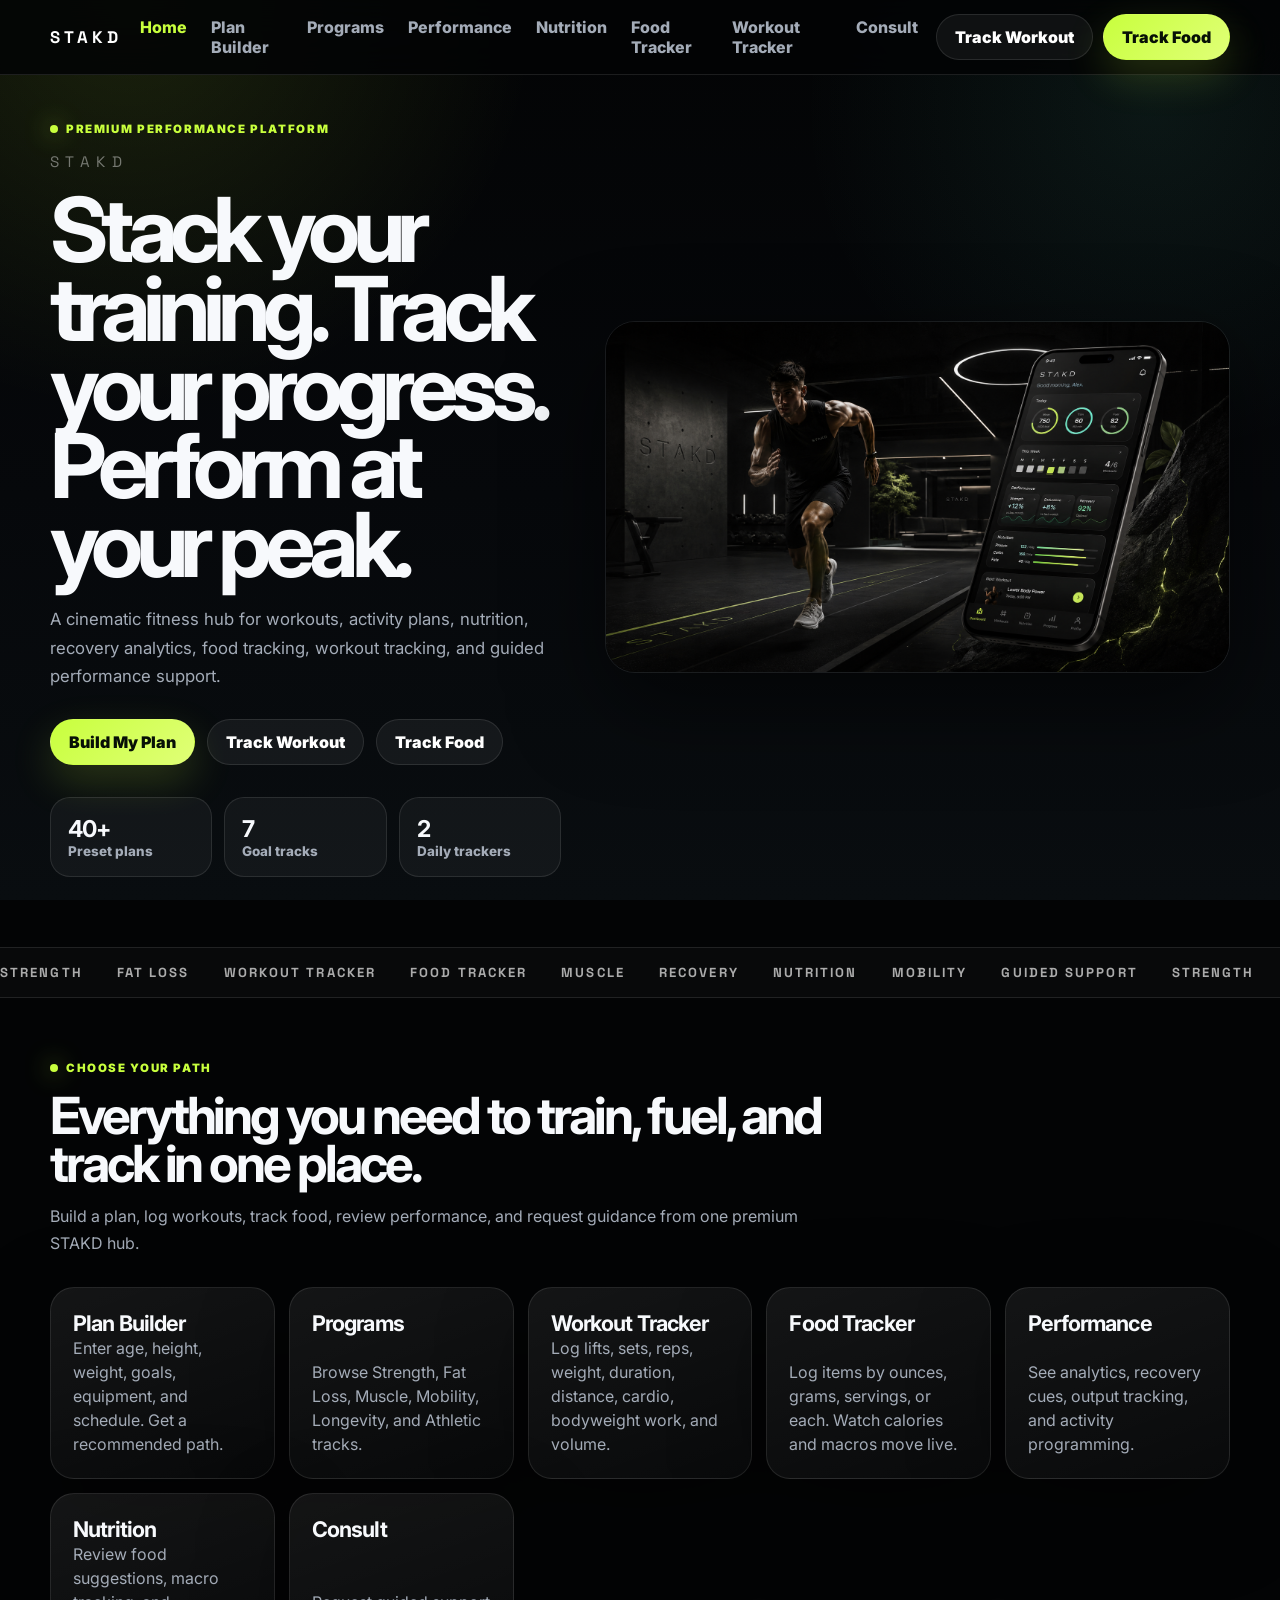
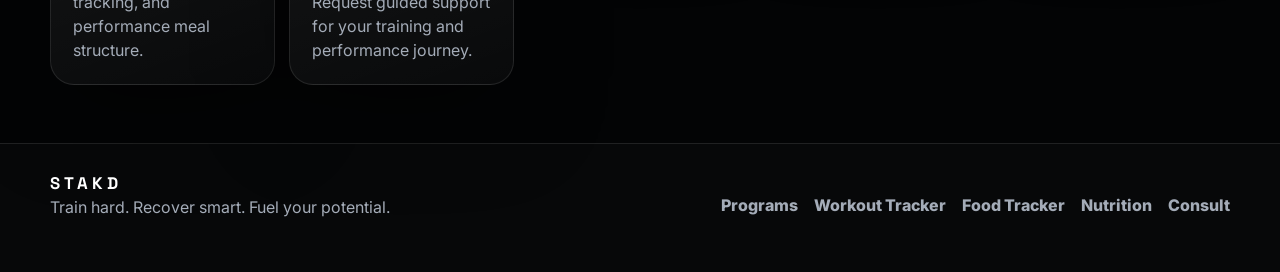
==== index.html @ e1d9df57 "Remove build notes from homepage and polish copy" ====
<!DOCTYPE html>
<html lang="en">
<head>
  <meta charset="UTF-8" />
  <meta name="viewport" content="width=device-width, initial-scale=1.0" />
  <meta name="description" content="STAKD is a premium fitness and performance hub for workouts, nutrition, recovery, food tracking, workout tracking, and guided support." />
  <title>STAKD | Train Hard. Recover Smart.</title>
  <link rel="preconnect" href="https://fonts.googleapis.com">
  <link rel="preconnect" href="https://fonts.gstatic.com" crossorigin>
  <link href="https://fonts.googleapis.com/css2?family=Inter:wght@200;300;400;500;600;700;800;900&family=Space+Grotesk:wght@300;400;500;700&display=swap" rel="stylesheet">
  <link rel="stylesheet" href="stakd-live.css?v=15" />
  <link rel="stylesheet" href="pages.css?v=2" />
</head>
<body>
  <header class="topbar">
    <div class="container nav">
      <a class="logo" href="index.html">STAKD</a>
      <button class="menu-toggle" data-menu-toggle aria-label="Open navigation" aria-expanded="false">☰</button>
      <nav class="navlinks" aria-label="Main navigation">
        <a class="active" href="index.html">Home</a>
        <a href="plan-builder.html">Plan Builder</a>
        <a href="programs.html">Programs</a>
        <a href="performance.html">Performance</a>
        <a href="nutrition.html">Nutrition</a>
        <a href="food-tracker.html">Food Tracker</a>
        <a href="workout-tracker.html">Workout Tracker</a>
        <a href="consult.html">Consult</a>
      </nav>
      <div class="navcta">
        <a class="btn btn-dark" href="workout-tracker.html">Track Workout</a>
        <a class="btn btn-primary" href="food-tracker.html">Track Food</a>
      </div>
    </div>
  </header>

  <main id="top">
    <section class="hero">
      <div class="container hero-grid">
        <div class="hero-copy">
          <span class="eyebrow">Premium performance platform</span>
          <span class="ghostmark">STAKD</span>
          <h1>Stack your training. Track your progress. Perform at your peak.</h1>
          <p>A cinematic fitness hub for workouts, activity plans, nutrition, recovery analytics, food tracking, workout tracking, and guided performance support.</p>
          <div class="hero-actions">
            <a class="btn btn-primary" href="plan-builder.html">Build My Plan</a>
            <a class="btn btn-dark" href="workout-tracker.html">Track Workout</a>
            <a class="btn btn-dark" href="food-tracker.html">Track Food</a>
          </div>
          <div class="stats">
            <div class="stat"><strong>40+</strong><span>Preset plans</span></div>
            <div class="stat"><strong>7</strong><span>Goal tracks</span></div>
            <div class="stat"><strong>2</strong><span>Daily trackers</span></div>
          </div>
        </div>
        <div class="hero-art">
          <img src="94CE45E3-797E-4E48-82AD-0F35AB6672D9.png" alt="STAKD hero dashboard with athlete and app interface" />
        </div>
      </div>
    </section>

    <section class="ticker"><div class="ticker-track"><span>Strength</span><span>Fat Loss</span><span>Workout Tracker</span><span>Food Tracker</span><span>Muscle</span><span>Recovery</span><span>Nutrition</span><span>Mobility</span><span>Guided Support</span><span>Strength</span><span>Fat Loss</span><span>Workout Tracker</span><span>Food Tracker</span><span>Muscle</span><span>Recovery</span><span>Nutrition</span><span>Mobility</span><span>Guided Support</span></div></section>

    <section class="section section-tight">
      <div class="container">
        <div class="section-head"><span class="eyebrow">Choose your path</span><h2>Everything you need to train, fuel, and track in one place.</h2><p>Build a plan, log workouts, track food, review performance, and request guidance from one premium STAKD hub.</p></div>
        <div class="home-route-grid">
          <a class="home-route" href="plan-builder.html"><strong>Plan Builder</strong><span>Enter age, height, weight, goals, equipment, and schedule. Get a recommended path.</span></a>
          <a class="home-route" href="programs.html"><strong>Programs</strong><span>Browse Strength, Fat Loss, Muscle, Mobility, Longevity, and Athletic tracks.</span></a>
          <a class="home-route" href="workout-tracker.html"><strong>Workout Tracker</strong><span>Log lifts, sets, reps, weight, duration, distance, cardio, bodyweight work, and volume.</span></a>
          <a class="home-route" href="food-tracker.html"><strong>Food Tracker</strong><span>Log items by ounces, grams, servings, or each. Watch calories and macros move live.</span></a>
          <a class="home-route" href="performance.html"><strong>Performance</strong><span>See analytics, recovery cues, output tracking, and activity programming.</span></a>
          <a class="home-route" href="nutrition.html"><strong>Nutrition</strong><span>Review food suggestions, macro tracking, and performance meal structure.</span></a>
          <a class="home-route" href="consult.html"><strong>Consult</strong><span>Request guided support for your training and performance journey.</span></a>
        </div>
      </div>
    </section>
  </main>

  <footer class="footer"><div class="container footer-shell"><div><a class="logo" href="index.html">STAKD</a><p>Train hard. Recover smart. Fuel your potential.</p></div><div class="footer-links"><a href="programs.html">Programs</a><a href="workout-tracker.html">Workout Tracker</a><a href="food-tracker.html">Food Tracker</a><a href="nutrition.html">Nutrition</a><a href="consult.html">Consult</a></div></div></footer>
  <script src="nav.js?v=1"></script>
</body>
</html>
---- stakd-live.css ----
:root{--black:#030405;--charcoal:#07090c;--card:rgba(9,13,16,.82);--card2:rgba(16,21,26,.92);--line:rgba(255,255,255,.1);--text:#f7f9fc;--muted:#a4acb8;--lime:#c8ff3d;--mint:#62e8c8;--glow:0 30px 90px rgba(0,0,0,.55)}*{box-sizing:border-box}html{scroll-behavior:smooth}body{margin:0;background:#030405;color:var(--text);font-family:Inter,system-ui,-apple-system,BlinkMacSystemFont,"Segoe UI",sans-serif;overflow-x:hidden}body:before{content:"";position:fixed;inset:0;z-index:-2;background:radial-gradient(circle at 10% 0%,rgba(200,255,61,.12),transparent 28%),radial-gradient(circle at 90% 12%,rgba(98,232,200,.08),transparent 25%),linear-gradient(180deg,#030405,#06080b 55%,#090d10)}body:after{content:"";position:fixed;inset:0;z-index:-1;opacity:.08;background-image:radial-gradient(circle at 20% 20%,rgba(255,255,255,.12) .4px,transparent .5px);background-size:18px 18px}img{display:block;max-width:100%}a{text-decoration:none;color:inherit}.container{width:min(1180px,calc(100% - 32px));margin:0 auto}.topbar{position:sticky;top:0;z-index:50;background:rgba(3,4,5,.88);backdrop-filter:blur(18px);border-bottom:1px solid var(--line)}.nav{display:flex;align-items:center;justify-content:space-between;gap:18px;padding:14px 0}.logo{font-family:"Space Grotesk",Inter,sans-serif;font-size:1.05rem;font-weight:700;letter-spacing:.24em;color:#fff}.navlinks{display:flex;gap:24px;color:var(--muted);font-weight:800}.navlinks a:hover{color:#fff}.navcta{display:flex;gap:10px}.btn{display:inline-flex;align-items:center;justify-content:center;min-height:46px;padding:0 18px;border-radius:999px;border:1px solid transparent;font-weight:900;white-space:nowrap}.btn-primary{background:linear-gradient(135deg,var(--lime),#e0ff77);color:#071006;box-shadow:0 16px 42px rgba(200,255,61,.18)}.btn-dark{background:rgba(255,255,255,.055);border-color:var(--line);color:#fff}.hero{position:relative;min-height:calc(100vh - 75px);display:grid;align-items:center;padding:42px 0 70px}.hero-grid{display:grid;grid-template-columns:.9fr 1.1fr;gap:44px;align-items:center}.eyebrow{display:inline-flex;align-items:center;gap:8px;margin-bottom:16px;color:var(--lime);font-size:.72rem;font-weight:950;letter-spacing:.14em;text-transform:uppercase}.eyebrow:before{content:"";width:8px;height:8px;border-radius:50%;background:var(--lime);box-shadow:0 0 24px rgba(200,255,61,.85)}.ghostmark{display:block;margin-bottom:20px;font-family:"Space Grotesk",Inter,sans-serif;font-size:.95rem;letter-spacing:.42em;color:rgba(255,255,255,.42)}h1,h2,h3,p{margin-top:0}h1{font-size:clamp(3rem,7vw,6.2rem);line-height:.88;letter-spacing:-.08em;margin-bottom:20px}h2{font-size:clamp(2.05rem,4vw,4rem);line-height:.94;letter-spacing:-.06em;margin-bottom:16px}h3{font-size:clamp(1.35rem,2vw,2rem);line-height:1.05;letter-spacing:-.045em;margin-bottom:10px}p{color:var(--muted);line-height:1.7}.hero-copy p{max-width:640px;font-size:1.05rem}.hero-actions{display:flex;flex-wrap:wrap;gap:12px;margin:28px 0 32px}.stats{display:grid;grid-template-columns:repeat(3,1fr);gap:12px;max-width:600px}.stat{padding:17px;border-radius:20px;background:rgba(255,255,255,.045);border:1px solid var(--line)}.stat strong{display:block;font-size:1.45rem;letter-spacing:-.05em}.stat span{display:block;color:var(--muted);font-size:.84rem;font-weight:800}.hero-art{position:relative}.hero-art:before{content:"";position:absolute;top:4%;left:50%;transform:translateX(-50%);width:62%;aspect-ratio:1/.18;border:4px solid rgba(255,255,255,.88);border-radius:50%;opacity:.7}.hero-art img{position:relative;z-index:1;width:100%;border-radius:30px;border:1px solid rgba(255,255,255,.08);box-shadow:var(--glow)}.ticker{overflow:hidden;border-block:1px solid var(--line);background:rgba(255,255,255,.025);padding:16px 0}.ticker-track{display:flex;gap:34px;width:max-content;animation:ticker 28s linear infinite}.ticker span{font-family:"Space Grotesk",Inter,sans-serif;color:rgba(255,255,255,.66);font-size:.82rem;font-weight:700;letter-spacing:.16em;text-transform:uppercase}@keyframes ticker{to{transform:translateX(-50%)}}.section{padding:88px 0}.section-alt{background:linear-gradient(180deg,rgba(255,255,255,.015),rgba(255,255,255,.035));border-block:1px solid rgba(255,255,255,.04)}.section-head{max-width:780px;margin-bottom:30px}.glass,.plan-card,.copy-panel,.overlay,details,.consult-card{background:linear-gradient(160deg,rgba(255,255,255,.07),rgba(255,255,255,.026));border:1px solid var(--line);box-shadow:var(--glow);backdrop-filter:blur(16px)}.plan-grid{display:grid;grid-template-columns:repeat(4,1fr);gap:14px;margin-bottom:18px}.plan-card{border-radius:24px;padding:22px;text-align:left;color:#fff;cursor:pointer}.plan-card.active,.plan-card:hover{border-color:rgba(200,255,61,.38)}.tag,.mini{display:inline-flex;width:fit-content;border-radius:999px;padding:7px 10px;background:rgba(200,255,61,.15);color:var(--lime);font-size:.72rem;letter-spacing:.1em;text-transform:uppercase;font-weight:950}.plan-card h3{margin-top:18px}.result{display:grid;grid-template-columns:1.15fr .85fr;gap:20px;border-radius:28px;padding:28px}.result ul,.clean-list{margin:0;padding-left:18px;color:var(--muted);line-height:1.8}.split{display:grid;grid-template-columns:.85fr 1.15fr;gap:24px;align-items:center}.split.reverse{grid-template-columns:1.15fr .85fr}.copy-panel{border-radius:30px;padding:28px}.pillrow{display:flex;flex-wrap:wrap;gap:10px;margin-top:20px}.pillrow span{padding:10px 14px;border-radius:999px;background:rgba(255,255,255,.055);border:1px solid var(--line);font-weight:900;color:rgba(255,255,255,.86)}.imagebox{overflow:hidden;border-radius:30px;border:1px solid rgba(255,255,255,.08);box-shadow:var(--glow);background:#050608}.imagebox img{width:100%;height:100%;object-fit:cover}.imagebox.phone img{object-fit:contain}.performance-grid{display:grid;grid-template-columns:1.2fr .8fr .8fr;gap:18px}.image-card{position:relative;overflow:hidden;border-radius:28px;background:#050608;box-shadow:var(--glow);border:1px solid rgba(255,255,255,.08)}.image-card img{width:100%;height:100%;object-fit:cover;min-height:430px}.image-card.wide img{min-height:520px}.overlay{position:absolute;left:16px;right:16px;bottom:16px;padding:16px;border-radius:20px}.nutrition-grid{display:grid;grid-template-columns:1.05fr .95fr;gap:22px;align-items:stretch}.food img{min-height:560px}.icon-points{display:grid;gap:14px;margin:22px 0 26px}.icon-points div{padding:16px 18px;border-radius:18px;background:rgba(255,255,255,.035);border:1px solid var(--line)}.icon-points strong{display:block;margin-bottom:6px}.icon-points span{display:block;color:var(--muted);line-height:1.55}.consult-card{display:grid;grid-template-columns:.85fr 1.15fr;gap:26px;border-radius:34px;padding:30px}.form{display:grid;gap:12px}input,select,textarea{width:100%;min-height:54px;border-radius:16px;border:1px solid rgba(255,255,255,.1);background:rgba(6,9,12,.82);color:#fff;padding:0 16px;outline:none}textarea{min-height:130px;padding-top:16px;resize:vertical}.fine{font-size:.82rem;color:var(--muted);line-height:1.55}.faq-grid{display:grid;gap:12px}details{padding:18px 20px;border-radius:22px}summary{cursor:pointer;font-weight:950}.footer{padding:28px 0 34px;border-top:1px solid var(--line);background:rgba(255,255,255,.02)}.footer-shell{display:flex;justify-content:space-between;align-items:center;gap:20px}.footer-links{display:flex;gap:16px;color:var(--muted);font-weight:800}@media(max-width:1080px){.hero-grid,.split,.split.reverse,.nutrition-grid,.consult-card,.result{grid-template-columns:1fr}.performance-grid{grid-template-columns:1fr}.plan-grid{grid-template-columns:repeat(2,1fr)}}@media(max-width:780px){.topbar{position:relative}.nav{padding:14px 0}.navlinks,.navcta{display:none}.logo{font-size:1.16rem;letter-spacing:.16em}.hero{min-height:auto;padding:22px 0 48px}.hero-grid{display:flex;flex-direction:column-reverse;gap:22px}.hero-art img{border-radius:22px;max-height:48vh;object-fit:cover;object-position:center}.hero-art:before{width:55%;border-width:3px;top:2%}.ghostmark{display:none}.eyebrow{font-size:.68rem}h1{font-size:clamp(2.85rem,15vw,4.75rem);line-height:.88;margin-bottom:16px}.hero-copy p{font-size:.98rem}.hero-actions{display:grid;grid-template-columns:1fr;gap:10px;margin:22px 0}.btn{width:100%}.stats,.plan-grid{grid-template-columns:1fr}.section{padding:58px 0}.copy-panel,.consult-card,.result{padding:22px;border-radius:24px}.image-card img,.image-card.wide img,.food img{min-height:360px}.footer-shell{flex-direction:column;align-items:flex-start}.footer-links{flex-wrap:wrap}}
---- pages.css ----
.menu-toggle{display:none;width:46px;height:46px;border-radius:999px;border:1px solid rgba(255,255,255,.12);background:rgba(255,255,255,.06);color:#fff;font-size:1.45rem;font-weight:900}.page-hero{padding:64px 0 42px}.page-hero-grid{display:grid;grid-template-columns:.92fr 1.08fr;gap:34px;align-items:center}.page-hero-img{border-radius:30px;overflow:hidden;border:1px solid rgba(255,255,255,.08);box-shadow:0 30px 90px rgba(0,0,0,.55);background:#050608}.page-hero-img img{width:100%;height:100%;object-fit:cover}.page-card-grid{display:grid;grid-template-columns:repeat(3,1fr);gap:18px}.page-card{background:linear-gradient(160deg,rgba(255,255,255,.07),rgba(255,255,255,.026));border:1px solid rgba(255,255,255,.1);border-radius:28px;padding:24px;box-shadow:0 30px 90px rgba(0,0,0,.55);backdrop-filter:blur(16px)}.page-card p{margin-bottom:0}.navlinks a.active{color:#c8ff3d}.home-route-grid{display:grid;grid-template-columns:repeat(5,1fr);gap:14px}.home-route{min-height:190px;display:flex;flex-direction:column;justify-content:space-between;border-radius:24px;padding:22px;background:linear-gradient(160deg,rgba(255,255,255,.07),rgba(255,255,255,.026));border:1px solid rgba(255,255,255,.1);box-shadow:0 30px 90px rgba(0,0,0,.4)}.home-route:hover{border-color:rgba(200,255,61,.4)}.home-route strong{font-size:1.35rem;letter-spacing:-.04em}.home-route span{color:#a4acb8;line-height:1.5}.section-tight{padding:58px 0}.back-row{display:flex;flex-wrap:wrap;gap:10px;margin-top:22px}.feature-list{display:grid;gap:12px;margin-top:18px}.feature-list div{padding:14px 16px;border-radius:18px;border:1px solid rgba(255,255,255,.1);background:rgba(255,255,255,.035);color:#a4acb8;line-height:1.55}.feature-list strong{color:#fff}.hero-mini-nav{display:flex;flex-wrap:wrap;gap:10px;margin-top:22px}.hero-mini-nav a{padding:10px 14px;border-radius:999px;background:rgba(255,255,255,.055);border:1px solid rgba(255,255,255,.1);font-weight:900;color:rgba(255,255,255,.86)}.hero-mini-nav a:hover{background:#c8ff3d;color:#071006}input[type="number"],input[inputmode="numeric"]{font-size:1.35rem!important;font-weight:950!important;letter-spacing:-.04em;color:#fff!important;line-height:1.1}input[type="number"]::placeholder,input[inputmode="numeric"]::placeholder{color:rgba(255,255,255,.42);font-weight:800}.field input[type="number"],.tracker-form input[type="number"],.workout-form input[type="number"]{min-height:62px!important;padding:0 16px!important;background:linear-gradient(160deg,rgba(255,255,255,.075),rgba(255,255,255,.025))!important;border-color:rgba(255,255,255,.14)!important;box-shadow:inset 0 0 0 1px rgba(200,255,61,.04)}.field label,.tracker-form label,.workout-form label{font-size:.92rem!important;letter-spacing:-.01em}.field input[type="number"]:focus,.tracker-form input[type="number"]:focus,.workout-form input[type="number"]:focus{border-color:rgba(200,255,61,.62)!important;box-shadow:0 0 0 4px rgba(200,255,61,.13),0 18px 48px rgba(0,0,0,.28)!important}@media(max-width:960px){.page-hero-grid,.page-card-grid,.home-route-grid{grid-template-columns:1fr}.page-hero{padding:34px 0}.page-hero-img img{max-height:48vh}.home-route{min-height:150px}}@media(max-width:780px){.menu-toggle{display:inline-flex;align-items:center;justify-content:center}.nav{position:relative}.navlinks{position:absolute;left:0;right:0;top:100%;display:none!important;padding:14px;background:rgba(3,4,5,.96);border:1px solid rgba(255,255,255,.1);border-radius:0 0 22px 22px;box-shadow:0 30px 80px rgba(0,0,0,.5)}body.nav-open .navlinks{display:grid!important;gap:12px}.navlinks a{padding:12px 10px}.navcta{display:none!important}.logo{font-size:1.08rem}input[type="number"],input[inputmode="numeric"]{font-size:1.55rem!important}.field input[type="number"],.tracker-form input[type="number"],.workout-form input[type="number"]{min-height:68px!important}}
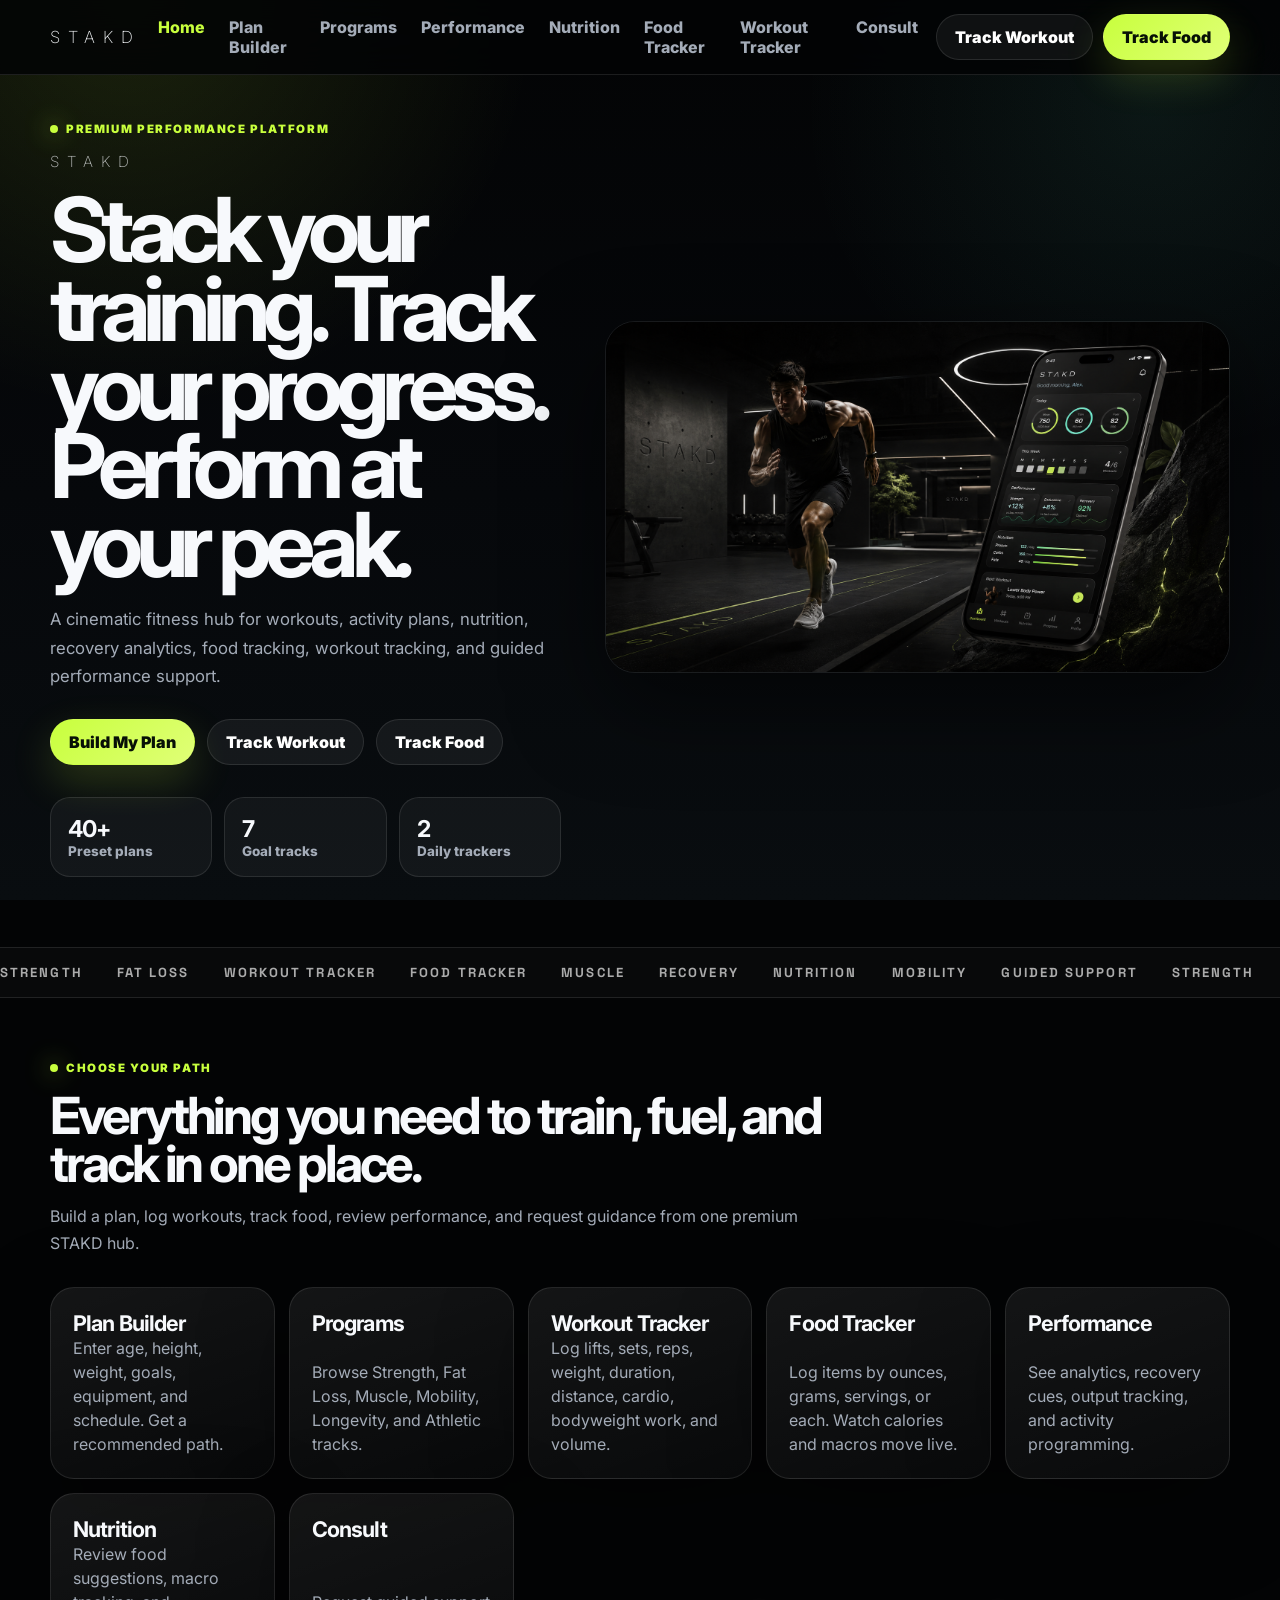
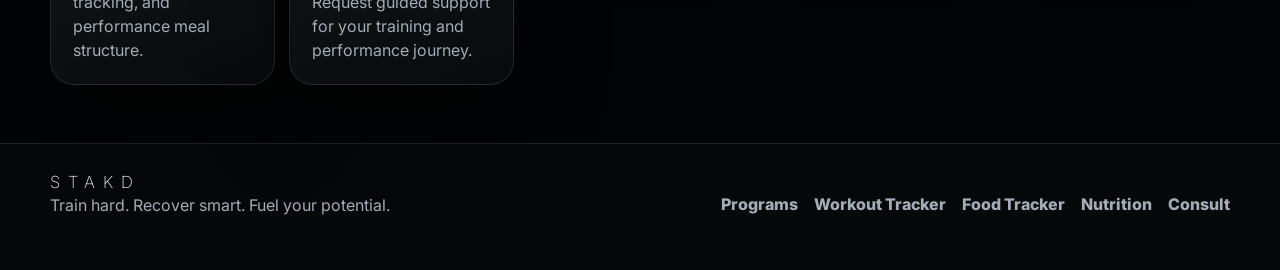
==== commit 7c47c6f3: "Cache bust polished homepage branding" ====
--- a/index.html
+++ b/index.html
@@ -9,7 +9,7 @@
   <link rel="preconnect" href="https://fonts.gstatic.com" crossorigin>
   <link href="https://fonts.googleapis.com/css2?family=Inter:wght@200;300;400;500;600;700;800;900&family=Space+Grotesk:wght@300;400;500;700&display=swap" rel="stylesheet">
   <link rel="stylesheet" href="stakd-live.css?v=15" />
-  <link rel="stylesheet" href="pages.css?v=2" />
+  <link rel="stylesheet" href="pages.css?v=15" />
 </head>
 <body>
   <header class="topbar">
--- a/pages.css
+++ b/pages.css
@@ -1 +1 @@
-.menu-toggle{display:none;width:46px;height:46px;border-radius:999px;border:1px solid rgba(255,255,255,.12);background:rgba(255,255,255,.06);color:#fff;font-size:1.45rem;font-weight:900}.page-hero{padding:64px 0 42px}.page-hero-grid{display:grid;grid-template-columns:.92fr 1.08fr;gap:34px;align-items:center}.page-hero-img{border-radius:30px;overflow:hidden;border:1px solid rgba(255,255,255,.08);box-shadow:0 30px 90px rgba(0,0,0,.55);background:#050608}.page-hero-img img{width:100%;height:100%;object-fit:cover}.page-card-grid{display:grid;grid-template-columns:repeat(3,1fr);gap:18px}.page-card{background:linear-gradient(160deg,rgba(255,255,255,.07),rgba(255,255,255,.026));border:1px solid rgba(255,255,255,.1);border-radius:28px;padding:24px;box-shadow:0 30px 90px rgba(0,0,0,.55);backdrop-filter:blur(16px)}.page-card p{margin-bottom:0}.navlinks a.active{color:#c8ff3d}.home-route-grid{display:grid;grid-template-columns:repeat(5,1fr);gap:14px}.home-route{min-height:190px;display:flex;flex-direction:column;justify-content:space-between;border-radius:24px;padding:22px;background:linear-gradient(160deg,rgba(255,255,255,.07),rgba(255,255,255,.026));border:1px solid rgba(255,255,255,.1);box-shadow:0 30px 90px rgba(0,0,0,.4)}.home-route:hover{border-color:rgba(200,255,61,.4)}.home-route strong{font-size:1.35rem;letter-spacing:-.04em}.home-route span{color:#a4acb8;line-height:1.5}.section-tight{padding:58px 0}.back-row{display:flex;flex-wrap:wrap;gap:10px;margin-top:22px}.feature-list{display:grid;gap:12px;margin-top:18px}.feature-list div{padding:14px 16px;border-radius:18px;border:1px solid rgba(255,255,255,.1);background:rgba(255,255,255,.035);color:#a4acb8;line-height:1.55}.feature-list strong{color:#fff}.hero-mini-nav{display:flex;flex-wrap:wrap;gap:10px;margin-top:22px}.hero-mini-nav a{padding:10px 14px;border-radius:999px;background:rgba(255,255,255,.055);border:1px solid rgba(255,255,255,.1);font-weight:900;color:rgba(255,255,255,.86)}.hero-mini-nav a:hover{background:#c8ff3d;color:#071006}input[type="number"],input[inputmode="numeric"]{font-size:1.35rem!important;font-weight:950!important;letter-spacing:-.04em;color:#fff!important;line-height:1.1}input[type="number"]::placeholder,input[inputmode="numeric"]::placeholder{color:rgba(255,255,255,.42);font-weight:800}.field input[type="number"],.tracker-form input[type="number"],.workout-form input[type="number"]{min-height:62px!important;padding:0 16px!important;background:linear-gradient(160deg,rgba(255,255,255,.075),rgba(255,255,255,.025))!important;border-color:rgba(255,255,255,.14)!important;box-shadow:inset 0 0 0 1px rgba(200,255,61,.04)}.field label,.tracker-form label,.workout-form label{font-size:.92rem!important;letter-spacing:-.01em}.field input[type="number"]:focus,.tracker-form input[type="number"]:focus,.workout-form input[type="number"]:focus{border-color:rgba(200,255,61,.62)!important;box-shadow:0 0 0 4px rgba(200,255,61,.13),0 18px 48px rgba(0,0,0,.28)!important}@media(max-width:960px){.page-hero-grid,.page-card-grid,.home-route-grid{grid-template-columns:1fr}.page-hero{padding:34px 0}.page-hero-img img{max-height:48vh}.home-route{min-height:150px}}@media(max-width:780px){.menu-toggle{display:inline-flex;align-items:center;justify-content:center}.nav{position:relative}.navlinks{position:absolute;left:0;right:0;top:100%;display:none!important;padding:14px;background:rgba(3,4,5,.96);border:1px solid rgba(255,255,255,.1);border-radius:0 0 22px 22px;box-shadow:0 30px 80px rgba(0,0,0,.5)}body.nav-open .navlinks{display:grid!important;gap:12px}.navlinks a{padding:12px 10px}.navcta{display:none!important}.logo{font-size:1.08rem}input[type="number"],input[inputmode="numeric"]{font-size:1.55rem!important}.field input[type="number"],.tracker-form input[type="number"],.workout-form input[type="number"]{min-height:68px!important}}+.logo{font-family:Inter,"Helvetica Neue",Arial,sans-serif!important;font-weight:200!important;letter-spacing:.46em!important;font-size:1.04rem!important;color:rgba(247,249,252,.96)!important;text-transform:uppercase!important;text-shadow:0 0 18px rgba(255,255,255,.08)!important}.ghostmark{font-family:Inter,"Helvetica Neue",Arial,sans-serif!important;font-weight:200!important;letter-spacing:.52em!important;color:rgba(247,249,252,.72)!important}.menu-toggle{display:none;width:46px;height:46px;border-radius:999px;border:1px solid rgba(255,255,255,.12);background:rgba(255,255,255,.06);color:#fff;font-size:1.45rem;font-weight:900}.page-hero{padding:64px 0 42px}.page-hero-grid{display:grid;grid-template-columns:.92fr 1.08fr;gap:34px;align-items:center}.page-hero-img{border-radius:30px;overflow:hidden;border:1px solid rgba(255,255,255,.08);box-shadow:0 30px 90px rgba(0,0,0,.55);background:#050608}.page-hero-img img{width:100%;height:100%;object-fit:cover}.page-card-grid{display:grid;grid-template-columns:repeat(3,1fr);gap:18px}.page-card{background:linear-gradient(160deg,rgba(255,255,255,.07),rgba(255,255,255,.026));border:1px solid rgba(255,255,255,.1);border-radius:28px;padding:24px;box-shadow:0 30px 90px rgba(0,0,0,.55);backdrop-filter:blur(16px)}.page-card p{margin-bottom:0}.navlinks a.active{color:#c8ff3d}.home-route-grid{display:grid;grid-template-columns:repeat(5,1fr);gap:14px}.home-route{min-height:190px;display:flex;flex-direction:column;justify-content:space-between;border-radius:24px;padding:22px;background:linear-gradient(160deg,rgba(255,255,255,.07),rgba(255,255,255,.026));border:1px solid rgba(255,255,255,.1);box-shadow:0 30px 90px rgba(0,0,0,.4)}.home-route:hover{border-color:rgba(200,255,61,.4)}.home-route strong{font-size:1.35rem;letter-spacing:-.04em}.home-route span{color:#a4acb8;line-height:1.5}.section-tight{padding:58px 0}.back-row{display:flex;flex-wrap:wrap;gap:10px;margin-top:22px}.feature-list{display:grid;gap:12px;margin-top:18px}.feature-list div{padding:14px 16px;border-radius:18px;border:1px solid rgba(255,255,255,.1);background:rgba(255,255,255,.035);color:#a4acb8;line-height:1.55}.feature-list strong{color:#fff}.hero-mini-nav{display:flex;flex-wrap:wrap;gap:10px;margin-top:22px}.hero-mini-nav a{padding:10px 14px;border-radius:999px;background:rgba(255,255,255,.055);border:1px solid rgba(255,255,255,.1);font-weight:900;color:rgba(255,255,255,.86)}.hero-mini-nav a:hover{background:#c8ff3d;color:#071006}input[type="number"],input[inputmode="numeric"]{font-size:1.35rem!important;font-weight:950!important;letter-spacing:-.04em;color:#fff!important;line-height:1.1}input[type="number"]::placeholder,input[inputmode="numeric"]::placeholder{color:rgba(255,255,255,.42);font-weight:800}.field input[type="number"],.tracker-form input[type="number"],.workout-form input[type="number"]{min-height:62px!important;padding:0 16px!important;background:linear-gradient(160deg,rgba(255,255,255,.075),rgba(255,255,255,.025))!important;border-color:rgba(255,255,255,.14)!important;box-shadow:inset 0 0 0 1px rgba(200,255,61,.04)}.field label,.tracker-form label,.workout-form label{font-size:.92rem!important;letter-spacing:-.01em}.field input[type="number"]:focus,.tracker-form input[type="number"]:focus,.workout-form input[type="number"]:focus{border-color:rgba(200,255,61,.62)!important;box-shadow:0 0 0 4px rgba(200,255,61,.13),0 18px 48px rgba(0,0,0,.28)!important}@media(max-width:960px){.page-hero-grid,.page-card-grid,.home-route-grid{grid-template-columns:1fr}.page-hero{padding:34px 0}.page-hero-img img{max-height:48vh}.home-route{min-height:150px}}@media(max-width:780px){.menu-toggle{display:inline-flex;align-items:center;justify-content:center}.nav{position:relative}.navlinks{position:absolute;left:0;right:0;top:100%;display:none!important;padding:14px;background:rgba(3,4,5,.96);border:1px solid rgba(255,255,255,.1);border-radius:0 0 22px 22px;box-shadow:0 30px 80px rgba(0,0,0,.5)}body.nav-open .navlinks{display:grid!important;gap:12px}.navlinks a{padding:12px 10px}.navcta{display:none!important}.logo{font-size:.92rem!important;letter-spacing:.34em!important}input[type="number"],input[inputmode="numeric"]{font-size:1.55rem!important}.field input[type="number"],.tracker-form input[type="number"],.workout-form input[type="number"]{min-height:68px!important}}
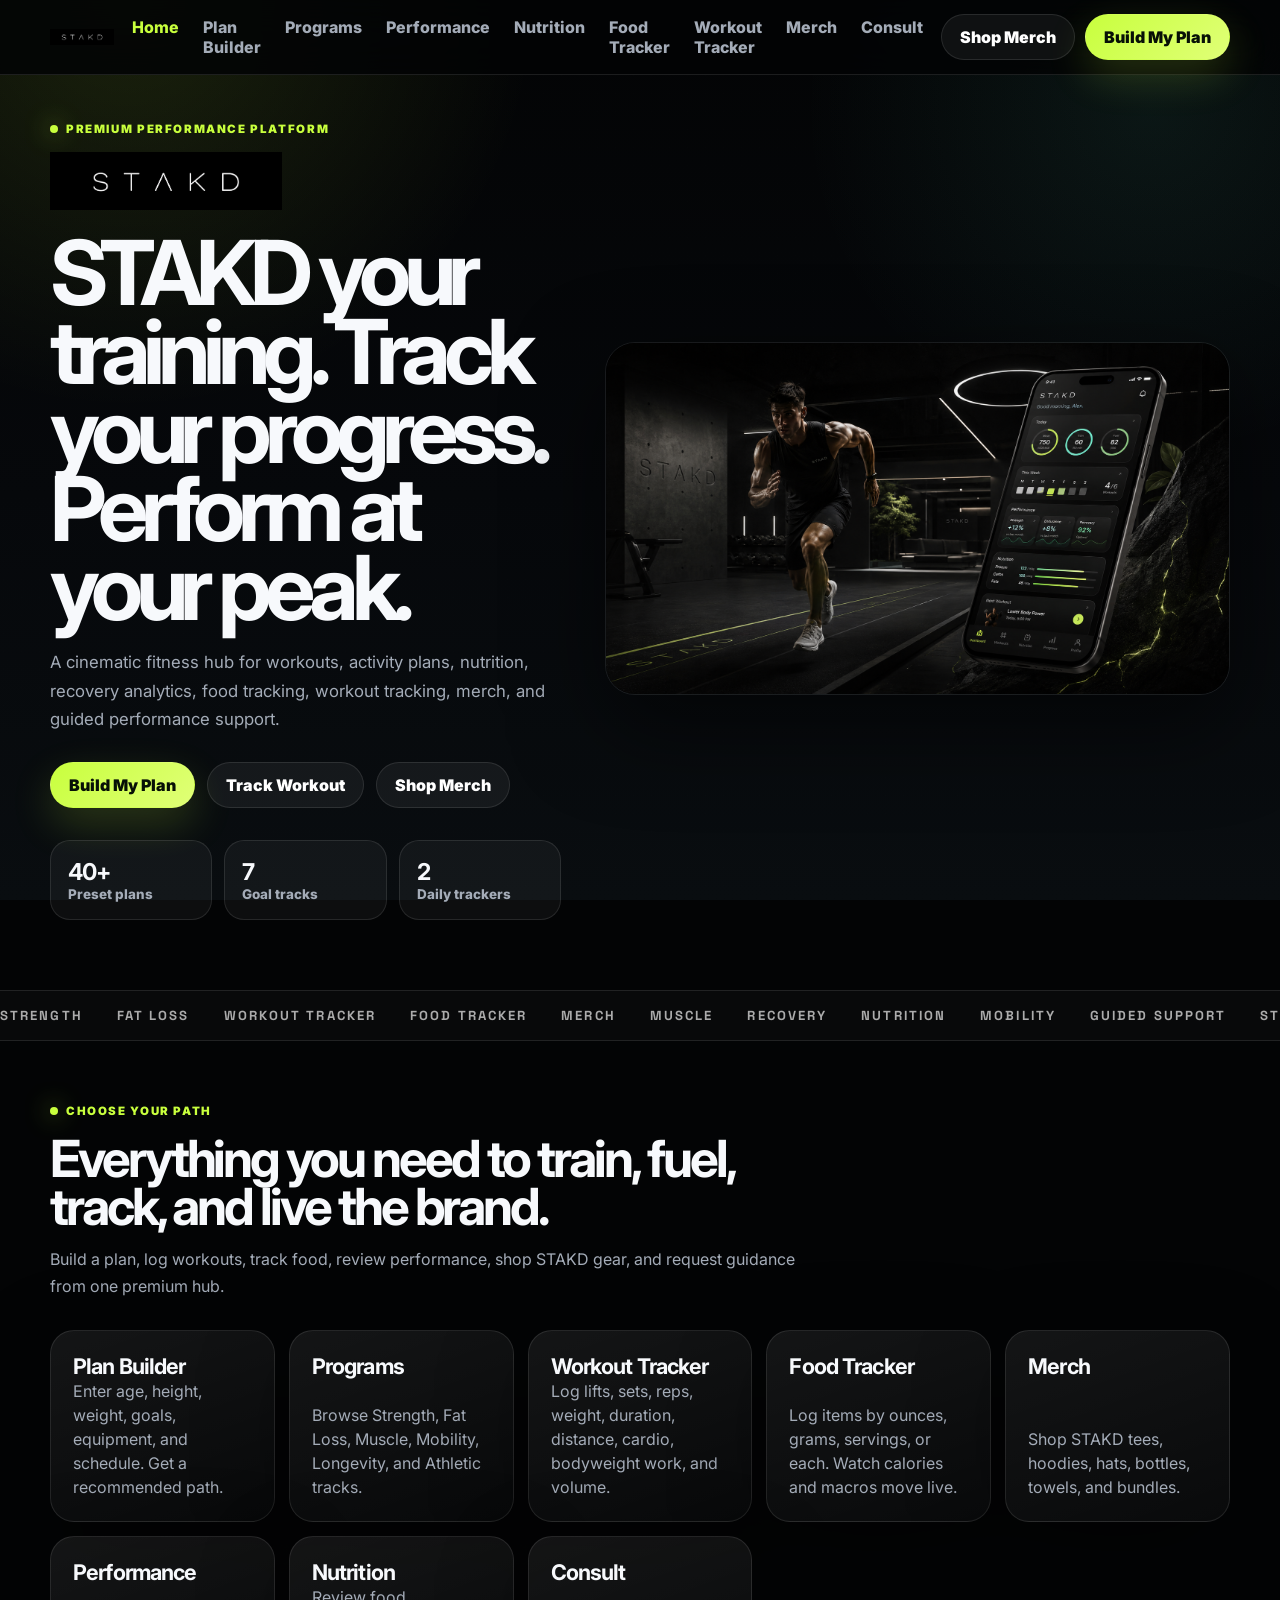
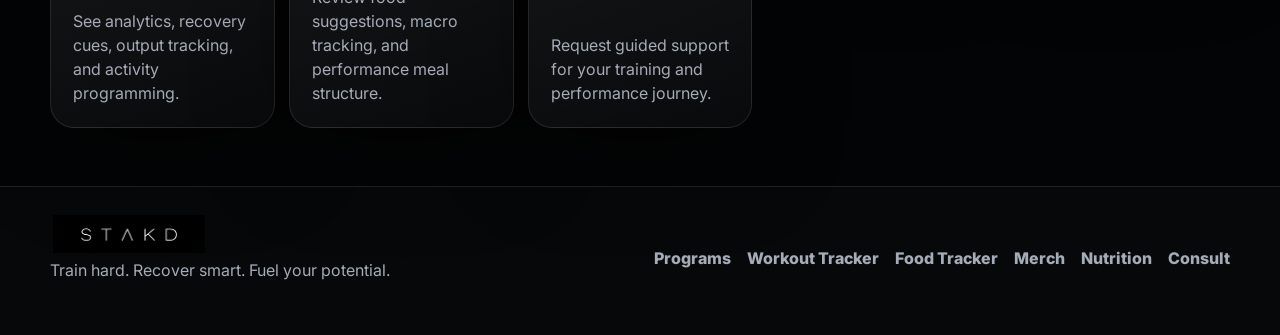
==== commit c03b3441: "Add Merch navigation and STAKD headline" ====
--- a/index.html
+++ b/index.html
@@ -3,13 +3,13 @@
 <head>
   <meta charset="UTF-8" />
   <meta name="viewport" content="width=device-width, initial-scale=1.0" />
-  <meta name="description" content="STAKD is a premium fitness and performance hub for workouts, nutrition, recovery, food tracking, workout tracking, and guided support." />
+  <meta name="description" content="STAKD is a premium fitness and performance hub for workouts, nutrition, recovery, food tracking, workout tracking, merch, and guided support." />
   <title>STAKD | Train Hard. Recover Smart.</title>
   <link rel="preconnect" href="https://fonts.googleapis.com">
   <link rel="preconnect" href="https://fonts.gstatic.com" crossorigin>
   <link href="https://fonts.googleapis.com/css2?family=Inter:wght@200;300;400;500;600;700;800;900&family=Space+Grotesk:wght@300;400;500;700&display=swap" rel="stylesheet">
-  <link rel="stylesheet" href="stakd-live.css?v=15" />
-  <link rel="stylesheet" href="pages.css?v=15" />
+  <link rel="stylesheet" href="stakd-live.css?v=16" />
+  <link rel="stylesheet" href="pages.css?v=16" />
 </head>
 <body>
   <header class="topbar">
@@ -24,11 +24,12 @@
         <a href="nutrition.html">Nutrition</a>
         <a href="food-tracker.html">Food Tracker</a>
         <a href="workout-tracker.html">Workout Tracker</a>
+        <a href="merch.html">Merch</a>
         <a href="consult.html">Consult</a>
       </nav>
       <div class="navcta">
-        <a class="btn btn-dark" href="workout-tracker.html">Track Workout</a>
-        <a class="btn btn-primary" href="food-tracker.html">Track Food</a>
+        <a class="btn btn-dark" href="merch.html">Shop Merch</a>
+        <a class="btn btn-primary" href="plan-builder.html">Build My Plan</a>
       </div>
     </div>
   </header>
@@ -39,12 +40,12 @@
         <div class="hero-copy">
           <span class="eyebrow">Premium performance platform</span>
           <span class="ghostmark">STAKD</span>
-          <h1>Stack your training. Track your progress. Perform at your peak.</h1>
-          <p>A cinematic fitness hub for workouts, activity plans, nutrition, recovery analytics, food tracking, workout tracking, and guided performance support.</p>
+          <h1>STAKD your training. Track your progress. Perform at your peak.</h1>
+          <p>A cinematic fitness hub for workouts, activity plans, nutrition, recovery analytics, food tracking, workout tracking, merch, and guided performance support.</p>
           <div class="hero-actions">
             <a class="btn btn-primary" href="plan-builder.html">Build My Plan</a>
             <a class="btn btn-dark" href="workout-tracker.html">Track Workout</a>
-            <a class="btn btn-dark" href="food-tracker.html">Track Food</a>
+            <a class="btn btn-dark" href="merch.html">Shop Merch</a>
           </div>
           <div class="stats">
             <div class="stat"><strong>40+</strong><span>Preset plans</span></div>
@@ -58,16 +59,17 @@
       </div>
     </section>
 
-    <section class="ticker"><div class="ticker-track"><span>Strength</span><span>Fat Loss</span><span>Workout Tracker</span><span>Food Tracker</span><span>Muscle</span><span>Recovery</span><span>Nutrition</span><span>Mobility</span><span>Guided Support</span><span>Strength</span><span>Fat Loss</span><span>Workout Tracker</span><span>Food Tracker</span><span>Muscle</span><span>Recovery</span><span>Nutrition</span><span>Mobility</span><span>Guided Support</span></div></section>
+    <section class="ticker"><div class="ticker-track"><span>Strength</span><span>Fat Loss</span><span>Workout Tracker</span><span>Food Tracker</span><span>Merch</span><span>Muscle</span><span>Recovery</span><span>Nutrition</span><span>Mobility</span><span>Guided Support</span><span>Strength</span><span>Fat Loss</span><span>Workout Tracker</span><span>Food Tracker</span><span>Merch</span><span>Muscle</span><span>Recovery</span><span>Nutrition</span><span>Mobility</span><span>Guided Support</span></div></section>
 
     <section class="section section-tight">
       <div class="container">
-        <div class="section-head"><span class="eyebrow">Choose your path</span><h2>Everything you need to train, fuel, and track in one place.</h2><p>Build a plan, log workouts, track food, review performance, and request guidance from one premium STAKD hub.</p></div>
+        <div class="section-head"><span class="eyebrow">Choose your path</span><h2>Everything you need to train, fuel, track, and live the brand.</h2><p>Build a plan, log workouts, track food, review performance, shop STAKD gear, and request guidance from one premium hub.</p></div>
         <div class="home-route-grid">
           <a class="home-route" href="plan-builder.html"><strong>Plan Builder</strong><span>Enter age, height, weight, goals, equipment, and schedule. Get a recommended path.</span></a>
           <a class="home-route" href="programs.html"><strong>Programs</strong><span>Browse Strength, Fat Loss, Muscle, Mobility, Longevity, and Athletic tracks.</span></a>
           <a class="home-route" href="workout-tracker.html"><strong>Workout Tracker</strong><span>Log lifts, sets, reps, weight, duration, distance, cardio, bodyweight work, and volume.</span></a>
           <a class="home-route" href="food-tracker.html"><strong>Food Tracker</strong><span>Log items by ounces, grams, servings, or each. Watch calories and macros move live.</span></a>
+          <a class="home-route" href="merch.html"><strong>Merch</strong><span>Shop STAKD tees, hoodies, hats, bottles, towels, and bundles.</span></a>
           <a class="home-route" href="performance.html"><strong>Performance</strong><span>See analytics, recovery cues, output tracking, and activity programming.</span></a>
           <a class="home-route" href="nutrition.html"><strong>Nutrition</strong><span>Review food suggestions, macro tracking, and performance meal structure.</span></a>
           <a class="home-route" href="consult.html"><strong>Consult</strong><span>Request guided support for your training and performance journey.</span></a>
@@ -76,7 +78,7 @@
     </section>
   </main>
 
-  <footer class="footer"><div class="container footer-shell"><div><a class="logo" href="index.html">STAKD</a><p>Train hard. Recover smart. Fuel your potential.</p></div><div class="footer-links"><a href="programs.html">Programs</a><a href="workout-tracker.html">Workout Tracker</a><a href="food-tracker.html">Food Tracker</a><a href="nutrition.html">Nutrition</a><a href="consult.html">Consult</a></div></div></footer>
-  <script src="nav.js?v=1"></script>
+  <footer class="footer"><div class="container footer-shell"><div><a class="logo" href="index.html">STAKD</a><p>Train hard. Recover smart. Fuel your potential.</p></div><div class="footer-links"><a href="programs.html">Programs</a><a href="workout-tracker.html">Workout Tracker</a><a href="food-tracker.html">Food Tracker</a><a href="merch.html">Merch</a><a href="nutrition.html">Nutrition</a><a href="consult.html">Consult</a></div></div></footer>
+  <script src="nav.js?v=2"></script>
 </body>
 </html>
--- a/pages.css
+++ b/pages.css
@@ -1 +1 @@
-.logo{font-family:Inter,"Helvetica Neue",Arial,sans-serif!important;font-weight:200!important;letter-spacing:.46em!important;font-size:1.04rem!important;color:rgba(247,249,252,.96)!important;text-transform:uppercase!important;text-shadow:0 0 18px rgba(255,255,255,.08)!important}.ghostmark{font-family:Inter,"Helvetica Neue",Arial,sans-serif!important;font-weight:200!important;letter-spacing:.52em!important;color:rgba(247,249,252,.72)!important}.menu-toggle{display:none;width:46px;height:46px;border-radius:999px;border:1px solid rgba(255,255,255,.12);background:rgba(255,255,255,.06);color:#fff;font-size:1.45rem;font-weight:900}.page-hero{padding:64px 0 42px}.page-hero-grid{display:grid;grid-template-columns:.92fr 1.08fr;gap:34px;align-items:center}.page-hero-img{border-radius:30px;overflow:hidden;border:1px solid rgba(255,255,255,.08);box-shadow:0 30px 90px rgba(0,0,0,.55);background:#050608}.page-hero-img img{width:100%;height:100%;object-fit:cover}.page-card-grid{display:grid;grid-template-columns:repeat(3,1fr);gap:18px}.page-card{background:linear-gradient(160deg,rgba(255,255,255,.07),rgba(255,255,255,.026));border:1px solid rgba(255,255,255,.1);border-radius:28px;padding:24px;box-shadow:0 30px 90px rgba(0,0,0,.55);backdrop-filter:blur(16px)}.page-card p{margin-bottom:0}.navlinks a.active{color:#c8ff3d}.home-route-grid{display:grid;grid-template-columns:repeat(5,1fr);gap:14px}.home-route{min-height:190px;display:flex;flex-direction:column;justify-content:space-between;border-radius:24px;padding:22px;background:linear-gradient(160deg,rgba(255,255,255,.07),rgba(255,255,255,.026));border:1px solid rgba(255,255,255,.1);box-shadow:0 30px 90px rgba(0,0,0,.4)}.home-route:hover{border-color:rgba(200,255,61,.4)}.home-route strong{font-size:1.35rem;letter-spacing:-.04em}.home-route span{color:#a4acb8;line-height:1.5}.section-tight{padding:58px 0}.back-row{display:flex;flex-wrap:wrap;gap:10px;margin-top:22px}.feature-list{display:grid;gap:12px;margin-top:18px}.feature-list div{padding:14px 16px;border-radius:18px;border:1px solid rgba(255,255,255,.1);background:rgba(255,255,255,.035);color:#a4acb8;line-height:1.55}.feature-list strong{color:#fff}.hero-mini-nav{display:flex;flex-wrap:wrap;gap:10px;margin-top:22px}.hero-mini-nav a{padding:10px 14px;border-radius:999px;background:rgba(255,255,255,.055);border:1px solid rgba(255,255,255,.1);font-weight:900;color:rgba(255,255,255,.86)}.hero-mini-nav a:hover{background:#c8ff3d;color:#071006}input[type="number"],input[inputmode="numeric"]{font-size:1.35rem!important;font-weight:950!important;letter-spacing:-.04em;color:#fff!important;line-height:1.1}input[type="number"]::placeholder,input[inputmode="numeric"]::placeholder{color:rgba(255,255,255,.42);font-weight:800}.field input[type="number"],.tracker-form input[type="number"],.workout-form input[type="number"]{min-height:62px!important;padding:0 16px!important;background:linear-gradient(160deg,rgba(255,255,255,.075),rgba(255,255,255,.025))!important;border-color:rgba(255,255,255,.14)!important;box-shadow:inset 0 0 0 1px rgba(200,255,61,.04)}.field label,.tracker-form label,.workout-form label{font-size:.92rem!important;letter-spacing:-.01em}.field input[type="number"]:focus,.tracker-form input[type="number"]:focus,.workout-form input[type="number"]:focus{border-color:rgba(200,255,61,.62)!important;box-shadow:0 0 0 4px rgba(200,255,61,.13),0 18px 48px rgba(0,0,0,.28)!important}@media(max-width:960px){.page-hero-grid,.page-card-grid,.home-route-grid{grid-template-columns:1fr}.page-hero{padding:34px 0}.page-hero-img img{max-height:48vh}.home-route{min-height:150px}}@media(max-width:780px){.menu-toggle{display:inline-flex;align-items:center;justify-content:center}.nav{position:relative}.navlinks{position:absolute;left:0;right:0;top:100%;display:none!important;padding:14px;background:rgba(3,4,5,.96);border:1px solid rgba(255,255,255,.1);border-radius:0 0 22px 22px;box-shadow:0 30px 80px rgba(0,0,0,.5)}body.nav-open .navlinks{display:grid!important;gap:12px}.navlinks a{padding:12px 10px}.navcta{display:none!important}.logo{font-size:.92rem!important;letter-spacing:.34em!important}input[type="number"],input[inputmode="numeric"]{font-size:1.55rem!important}.field input[type="number"],.tracker-form input[type="number"],.workout-form input[type="number"]{min-height:68px!important}}+.logo{font-family:Inter,"Helvetica Neue",Arial,sans-serif!important;font-weight:200!important;letter-spacing:.46em!important;font-size:1.04rem!important;color:rgba(247,249,252,.96)!important;text-transform:uppercase!important;text-shadow:0 0 18px rgba(255,255,255,.08)!important}.ghostmark{font-family:Inter,"Helvetica Neue",Arial,sans-serif!important;font-weight:200!important;letter-spacing:.52em!important;color:rgba(247,249,252,.72)!important}.menu-toggle{display:none;width:46px;height:46px;border-radius:999px;border:1px solid rgba(255,255,255,.12);background:rgba(255,255,255,.06);color:#fff;font-size:1.45rem;font-weight:900}.page-hero{padding:64px 0 42px}.page-hero-grid{display:grid;grid-template-columns:.92fr 1.08fr;gap:34px;align-items:center}.page-hero-img{border-radius:30px;overflow:hidden;border:1px solid rgba(255,255,255,.08);box-shadow:0 30px 90px rgba(0,0,0,.55);background:#050608}.page-hero-img img{width:100%;height:100%;object-fit:cover}.page-card-grid{display:grid;grid-template-columns:repeat(3,1fr);gap:18px}.page-card{background:linear-gradient(160deg,rgba(255,255,255,.07),rgba(255,255,255,.026));border:1px solid rgba(255,255,255,.1);border-radius:28px;padding:24px;box-shadow:0 30px 90px rgba(0,0,0,.55);backdrop-filter:blur(16px)}.page-card p{margin-bottom:0}.navlinks a.active{color:#c8ff3d}.home-route-grid{display:grid;grid-template-columns:repeat(5,1fr);gap:14px}.home-route{min-height:190px;display:flex;flex-direction:column;justify-content:space-between;border-radius:24px;padding:22px;background:linear-gradient(160deg,rgba(255,255,255,.07),rgba(255,255,255,.026));border:1px solid rgba(255,255,255,.1);box-shadow:0 30px 90px rgba(0,0,0,.4)}.home-route:hover{border-color:rgba(200,255,61,.4)}.home-route strong{font-size:1.35rem;letter-spacing:-.04em}.home-route span{color:#a4acb8;line-height:1.5}.section-tight{padding:58px 0}.back-row{display:flex;flex-wrap:wrap;gap:10px;margin-top:22px}.feature-list{display:grid;gap:12px;margin-top:18px}.feature-list div{padding:14px 16px;border-radius:18px;border:1px solid rgba(255,255,255,.1);background:rgba(255,255,255,.035);color:#a4acb8;line-height:1.55}.feature-list strong{color:#fff}.hero-mini-nav{display:flex;flex-wrap:wrap;gap:10px;margin-top:22px}.hero-mini-nav a{padding:10px 14px;border-radius:999px;background:rgba(255,255,255,.055);border:1px solid rgba(255,255,255,.1);font-weight:900;color:rgba(255,255,255,.86)}.hero-mini-nav a:hover{background:#c8ff3d;color:#071006}input[type="number"],input[inputmode="numeric"]{font-size:1.35rem!important;font-weight:950!important;letter-spacing:-.04em;color:#fff!important;line-height:1.1}input[type="number"]::placeholder,input[inputmode="numeric"]::placeholder{color:rgba(255,255,255,.42);font-weight:800}.field input[type="number"],.tracker-form input[type="number"],.workout-form input[type="number"]{min-height:62px!important;padding:0 16px!important;background:linear-gradient(160deg,rgba(255,255,255,.075),rgba(255,255,255,.025))!important;border-color:rgba(255,255,255,.14)!important;box-shadow:inset 0 0 0 1px rgba(200,255,61,.04)}.field label,.tracker-form label,.workout-form label{font-size:.92rem!important;letter-spacing:-.01em}.field input[type="number"]:focus,.tracker-form input[type="number"]:focus,.workout-form input[type="number"]:focus{border-color:rgba(200,255,61,.62)!important;box-shadow:0 0 0 4px rgba(200,255,61,.13),0 18px 48px rgba(0,0,0,.28)!important}@media(max-width:960px){.page-hero-grid,.page-card-grid,.home-route-grid{grid-template-columns:1fr}.page-hero{padding:34px 0}.page-hero-img img{max-height:48vh}.home-route{min-height:150px}}@media(max-width:780px){.menu-toggle{display:inline-flex;align-items:center;justify-content:center}.nav{position:relative}.navlinks{position:absolute;left:0;right:0;top:100%;display:none!important;padding:14px;background:rgba(3,4,5,.96);border:1px solid rgba(255,255,255,.1);border-radius:0 0 22px 22px;box-shadow:0 30px 80px rgba(0,0,0,.5)}body.nav-open .navlinks{display:grid!important;gap:12px}.navlinks a{padding:12px 10px}.navcta{display:none!important}.logo{font-size:.92rem!important;letter-spacing:.34em!important}input[type="number"],input[inputmode="numeric"]{font-size:1.55rem!important}.field input[type="number"],.tracker-form input[type="number"],.workout-form input[type="number"]{min-height:68px!important}}.logo{display:inline-block!important;width:176px!important;height:42px!important;background-image:url('6307DDBA-49D4-4F5E-B0A0-8D11873E1703.png')!important;background-repeat:no-repeat!important;background-position:center!important;background-size:contain!important;color:transparent!important;font-size:0!important;letter-spacing:0!important;text-indent:-9999px!important;overflow:hidden!important;text-shadow:none!important}.footer .logo{width:158px!important;height:38px!important}.ghostmark{display:inline-block!important;width:260px!important;height:58px!important;background-image:url('6307DDBA-49D4-4F5E-B0A0-8D11873E1703.png')!important;background-repeat:no-repeat!important;background-position:left center!important;background-size:contain!important;color:transparent!important;font-size:0!important;letter-spacing:0!important;text-indent:-9999px!important;overflow:hidden!important}@media(max-width:780px){.logo{width:136px!important;height:34px!important}.ghostmark{width:210px!important;height:48px!important}}
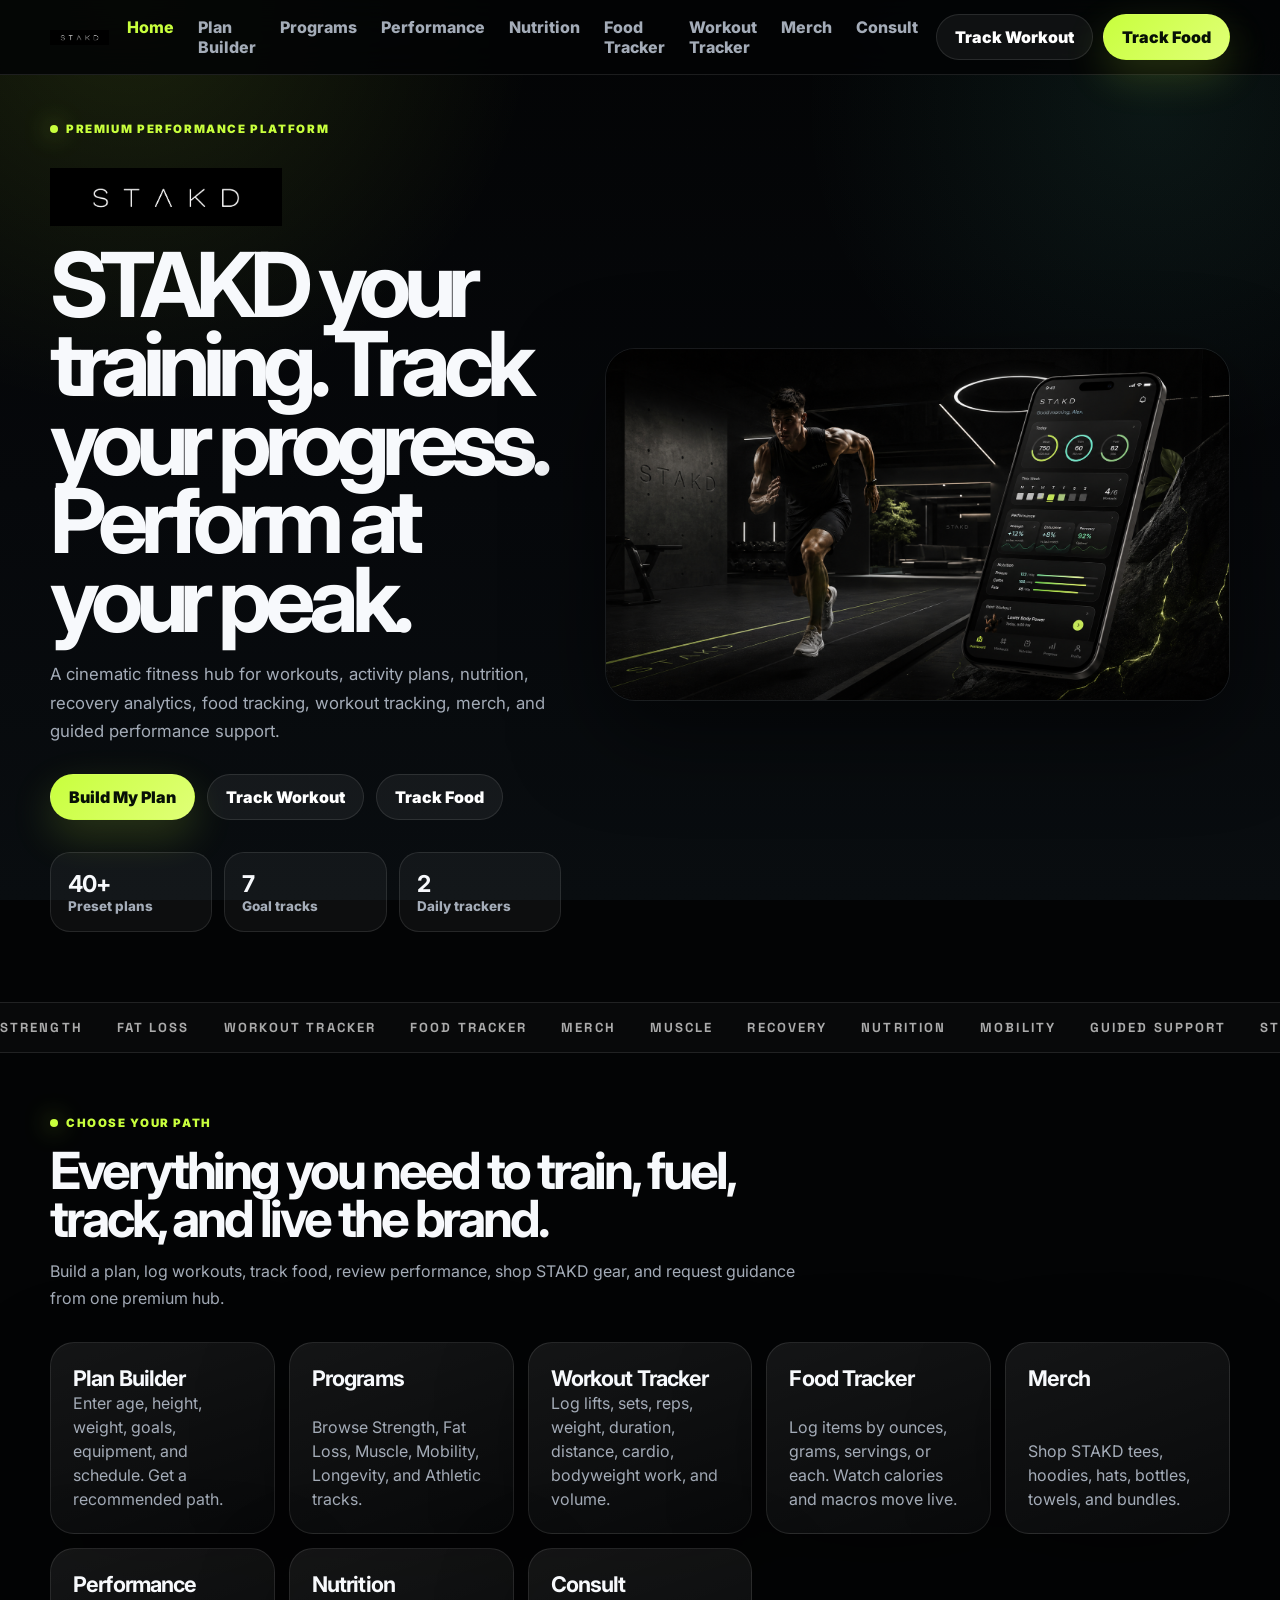
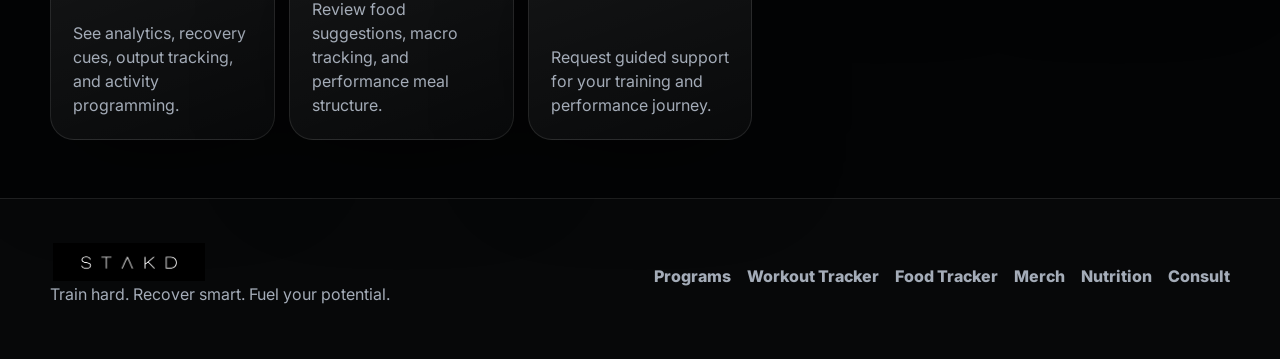
==== commit 1f96a9b9: "Restore Track Food CTA and cache-bust logo animation" ====
--- a/index.html
+++ b/index.html
@@ -9,7 +9,7 @@
   <link rel="preconnect" href="https://fonts.gstatic.com" crossorigin>
   <link href="https://fonts.googleapis.com/css2?family=Inter:wght@200;300;400;500;600;700;800;900&family=Space+Grotesk:wght@300;400;500;700&display=swap" rel="stylesheet">
   <link rel="stylesheet" href="stakd-live.css?v=16" />
-  <link rel="stylesheet" href="pages.css?v=16" />
+  <link rel="stylesheet" href="pages.css?v=17" />
 </head>
 <body>
   <header class="topbar">
@@ -28,8 +28,8 @@
         <a href="consult.html">Consult</a>
       </nav>
       <div class="navcta">
-        <a class="btn btn-dark" href="merch.html">Shop Merch</a>
-        <a class="btn btn-primary" href="plan-builder.html">Build My Plan</a>
+        <a class="btn btn-dark" href="workout-tracker.html">Track Workout</a>
+        <a class="btn btn-primary" href="food-tracker.html">Track Food</a>
       </div>
     </div>
   </header>
@@ -45,7 +45,7 @@
           <div class="hero-actions">
             <a class="btn btn-primary" href="plan-builder.html">Build My Plan</a>
             <a class="btn btn-dark" href="workout-tracker.html">Track Workout</a>
-            <a class="btn btn-dark" href="merch.html">Shop Merch</a>
+            <a class="btn btn-dark" href="food-tracker.html">Track Food</a>
           </div>
           <div class="stats">
             <div class="stat"><strong>40+</strong><span>Preset plans</span></div>
@@ -79,6 +79,6 @@
   </main>
 
   <footer class="footer"><div class="container footer-shell"><div><a class="logo" href="index.html">STAKD</a><p>Train hard. Recover smart. Fuel your potential.</p></div><div class="footer-links"><a href="programs.html">Programs</a><a href="workout-tracker.html">Workout Tracker</a><a href="food-tracker.html">Food Tracker</a><a href="merch.html">Merch</a><a href="nutrition.html">Nutrition</a><a href="consult.html">Consult</a></div></div></footer>
-  <script src="nav.js?v=2"></script>
+  <script src="nav.js?v=3"></script>
 </body>
 </html>
--- a/pages.css
+++ b/pages.css
@@ -1 +1 @@
-.logo{font-family:Inter,"Helvetica Neue",Arial,sans-serif!important;font-weight:200!important;letter-spacing:.46em!important;font-size:1.04rem!important;color:rgba(247,249,252,.96)!important;text-transform:uppercase!important;text-shadow:0 0 18px rgba(255,255,255,.08)!important}.ghostmark{font-family:Inter,"Helvetica Neue",Arial,sans-serif!important;font-weight:200!important;letter-spacing:.52em!important;color:rgba(247,249,252,.72)!important}.menu-toggle{display:none;width:46px;height:46px;border-radius:999px;border:1px solid rgba(255,255,255,.12);background:rgba(255,255,255,.06);color:#fff;font-size:1.45rem;font-weight:900}.page-hero{padding:64px 0 42px}.page-hero-grid{display:grid;grid-template-columns:.92fr 1.08fr;gap:34px;align-items:center}.page-hero-img{border-radius:30px;overflow:hidden;border:1px solid rgba(255,255,255,.08);box-shadow:0 30px 90px rgba(0,0,0,.55);background:#050608}.page-hero-img img{width:100%;height:100%;object-fit:cover}.page-card-grid{display:grid;grid-template-columns:repeat(3,1fr);gap:18px}.page-card{background:linear-gradient(160deg,rgba(255,255,255,.07),rgba(255,255,255,.026));border:1px solid rgba(255,255,255,.1);border-radius:28px;padding:24px;box-shadow:0 30px 90px rgba(0,0,0,.55);backdrop-filter:blur(16px)}.page-card p{margin-bottom:0}.navlinks a.active{color:#c8ff3d}.home-route-grid{display:grid;grid-template-columns:repeat(5,1fr);gap:14px}.home-route{min-height:190px;display:flex;flex-direction:column;justify-content:space-between;border-radius:24px;padding:22px;background:linear-gradient(160deg,rgba(255,255,255,.07),rgba(255,255,255,.026));border:1px solid rgba(255,255,255,.1);box-shadow:0 30px 90px rgba(0,0,0,.4)}.home-route:hover{border-color:rgba(200,255,61,.4)}.home-route strong{font-size:1.35rem;letter-spacing:-.04em}.home-route span{color:#a4acb8;line-height:1.5}.section-tight{padding:58px 0}.back-row{display:flex;flex-wrap:wrap;gap:10px;margin-top:22px}.feature-list{display:grid;gap:12px;margin-top:18px}.feature-list div{padding:14px 16px;border-radius:18px;border:1px solid rgba(255,255,255,.1);background:rgba(255,255,255,.035);color:#a4acb8;line-height:1.55}.feature-list strong{color:#fff}.hero-mini-nav{display:flex;flex-wrap:wrap;gap:10px;margin-top:22px}.hero-mini-nav a{padding:10px 14px;border-radius:999px;background:rgba(255,255,255,.055);border:1px solid rgba(255,255,255,.1);font-weight:900;color:rgba(255,255,255,.86)}.hero-mini-nav a:hover{background:#c8ff3d;color:#071006}input[type="number"],input[inputmode="numeric"]{font-size:1.35rem!important;font-weight:950!important;letter-spacing:-.04em;color:#fff!important;line-height:1.1}input[type="number"]::placeholder,input[inputmode="numeric"]::placeholder{color:rgba(255,255,255,.42);font-weight:800}.field input[type="number"],.tracker-form input[type="number"],.workout-form input[type="number"]{min-height:62px!important;padding:0 16px!important;background:linear-gradient(160deg,rgba(255,255,255,.075),rgba(255,255,255,.025))!important;border-color:rgba(255,255,255,.14)!important;box-shadow:inset 0 0 0 1px rgba(200,255,61,.04)}.field label,.tracker-form label,.workout-form label{font-size:.92rem!important;letter-spacing:-.01em}.field input[type="number"]:focus,.tracker-form input[type="number"]:focus,.workout-form input[type="number"]:focus{border-color:rgba(200,255,61,.62)!important;box-shadow:0 0 0 4px rgba(200,255,61,.13),0 18px 48px rgba(0,0,0,.28)!important}@media(max-width:960px){.page-hero-grid,.page-card-grid,.home-route-grid{grid-template-columns:1fr}.page-hero{padding:34px 0}.page-hero-img img{max-height:48vh}.home-route{min-height:150px}}@media(max-width:780px){.menu-toggle{display:inline-flex;align-items:center;justify-content:center}.nav{position:relative}.navlinks{position:absolute;left:0;right:0;top:100%;display:none!important;padding:14px;background:rgba(3,4,5,.96);border:1px solid rgba(255,255,255,.1);border-radius:0 0 22px 22px;box-shadow:0 30px 80px rgba(0,0,0,.5)}body.nav-open .navlinks{display:grid!important;gap:12px}.navlinks a{padding:12px 10px}.navcta{display:none!important}.logo{font-size:.92rem!important;letter-spacing:.34em!important}input[type="number"],input[inputmode="numeric"]{font-size:1.55rem!important}.field input[type="number"],.tracker-form input[type="number"],.workout-form input[type="number"]{min-height:68px!important}}.logo{display:inline-block!important;width:176px!important;height:42px!important;background-image:url('6307DDBA-49D4-4F5E-B0A0-8D11873E1703.png')!important;background-repeat:no-repeat!important;background-position:center!important;background-size:contain!important;color:transparent!important;font-size:0!important;letter-spacing:0!important;text-indent:-9999px!important;overflow:hidden!important;text-shadow:none!important}.footer .logo{width:158px!important;height:38px!important}.ghostmark{display:inline-block!important;width:260px!important;height:58px!important;background-image:url('6307DDBA-49D4-4F5E-B0A0-8D11873E1703.png')!important;background-repeat:no-repeat!important;background-position:left center!important;background-size:contain!important;color:transparent!important;font-size:0!important;letter-spacing:0!important;text-indent:-9999px!important;overflow:hidden!important}@media(max-width:780px){.logo{width:136px!important;height:34px!important}.ghostmark{width:210px!important;height:48px!important}}+.logo{font-family:Inter,"Helvetica Neue",Arial,sans-serif!important;font-weight:200!important;letter-spacing:.46em!important;font-size:1.04rem!important;color:rgba(247,249,252,.96)!important;text-transform:uppercase!important;text-shadow:0 0 18px rgba(255,255,255,.08)!important}.ghostmark{font-family:Inter,"Helvetica Neue",Arial,sans-serif!important;font-weight:200!important;letter-spacing:.52em!important;color:rgba(247,249,252,.72)!important}.menu-toggle{display:none;width:46px;height:46px;border-radius:999px;border:1px solid rgba(255,255,255,.12);background:rgba(255,255,255,.06);color:#fff;font-size:1.45rem;font-weight:900}.page-hero{padding:64px 0 42px}.page-hero-grid{display:grid;grid-template-columns:.92fr 1.08fr;gap:34px;align-items:center}.page-hero-img{border-radius:30px;overflow:hidden;border:1px solid rgba(255,255,255,.08);box-shadow:0 30px 90px rgba(0,0,0,.55);background:#050608}.page-hero-img img{width:100%;height:100%;object-fit:cover}.page-card-grid{display:grid;grid-template-columns:repeat(3,1fr);gap:18px}.page-card{background:linear-gradient(160deg,rgba(255,255,255,.07),rgba(255,255,255,.026));border:1px solid rgba(255,255,255,.1);border-radius:28px;padding:24px;box-shadow:0 30px 90px rgba(0,0,0,.55);backdrop-filter:blur(16px)}.page-card p{margin-bottom:0}.navlinks a.active{color:#c8ff3d}.home-route-grid{display:grid;grid-template-columns:repeat(5,1fr);gap:14px}.home-route{min-height:190px;display:flex;flex-direction:column;justify-content:space-between;border-radius:24px;padding:22px;background:linear-gradient(160deg,rgba(255,255,255,.07),rgba(255,255,255,.026));border:1px solid rgba(255,255,255,.1);box-shadow:0 30px 90px rgba(0,0,0,.4)}.home-route:hover{border-color:rgba(200,255,61,.4)}.home-route strong{font-size:1.35rem;letter-spacing:-.04em}.home-route span{color:#a4acb8;line-height:1.5}.section-tight{padding:58px 0}.back-row{display:flex;flex-wrap:wrap;gap:10px;margin-top:22px}.feature-list{display:grid;gap:12px;margin-top:18px}.feature-list div{padding:14px 16px;border-radius:18px;border:1px solid rgba(255,255,255,.1);background:rgba(255,255,255,.035);color:#a4acb8;line-height:1.55}.feature-list strong{color:#fff}.hero-mini-nav{display:flex;flex-wrap:wrap;gap:10px;margin-top:22px}.hero-mini-nav a{padding:10px 14px;border-radius:999px;background:rgba(255,255,255,.055);border:1px solid rgba(255,255,255,.1);font-weight:900;color:rgba(255,255,255,.86)}.hero-mini-nav a:hover{background:#c8ff3d;color:#071006}input[type="number"],input[inputmode="numeric"]{font-size:1.35rem!important;font-weight:950!important;letter-spacing:-.04em;color:#fff!important;line-height:1.1}input[type="number"]::placeholder,input[inputmode="numeric"]::placeholder{color:rgba(255,255,255,.42);font-weight:800}.field input[type="number"],.tracker-form input[type="number"],.workout-form input[type="number"]{min-height:62px!important;padding:0 16px!important;background:linear-gradient(160deg,rgba(255,255,255,.075),rgba(255,255,255,.025))!important;border-color:rgba(255,255,255,.14)!important;box-shadow:inset 0 0 0 1px rgba(200,255,61,.04)}.field label,.tracker-form label,.workout-form label{font-size:.92rem!important;letter-spacing:-.01em}.field input[type="number"]:focus,.tracker-form input[type="number"]:focus,.workout-form input[type="number"]:focus{border-color:rgba(200,255,61,.62)!important;box-shadow:0 0 0 4px rgba(200,255,61,.13),0 18px 48px rgba(0,0,0,.28)!important}@media(max-width:960px){.page-hero-grid,.page-card-grid,.home-route-grid{grid-template-columns:1fr}.page-hero{padding:34px 0}.page-hero-img img{max-height:48vh}.home-route{min-height:150px}}@media(max-width:780px){.menu-toggle{display:inline-flex;align-items:center;justify-content:center}.nav{position:relative}.navlinks{position:absolute;left:0;right:0;top:100%;display:none!important;padding:14px;background:rgba(3,4,5,.96);border:1px solid rgba(255,255,255,.1);border-radius:0 0 22px 22px;box-shadow:0 30px 80px rgba(0,0,0,.5)}body.nav-open .navlinks{display:grid!important;gap:12px}.navlinks a{padding:12px 10px}.navcta{display:none!important}.logo{font-size:.92rem!important;letter-spacing:.34em!important}input[type="number"],input[inputmode="numeric"]{font-size:1.55rem!important}.field input[type="number"],.tracker-form input[type="number"],.workout-form input[type="number"]{min-height:68px!important}}.logo{position:relative!important;display:inline-block!important;width:176px!important;height:42px!important;background-image:url('6307DDBA-49D4-4F5E-B0A0-8D11873E1703.png')!important;background-repeat:no-repeat!important;background-position:center!important;background-size:contain!important;color:transparent!important;font-size:0!important;letter-spacing:0!important;text-indent:-9999px!important;overflow:visible!important;text-shadow:none!important;transform-style:preserve-3d!important;transition:filter .25s ease,transform .25s ease!important}.logo:before{content:"";position:absolute;inset:-14px -18px;border-radius:999px;background:radial-gradient(circle,rgba(200,255,61,.24),transparent 64%);opacity:0;transform:scale(.72);transition:.25s ease;pointer-events:none}.logo:after{content:"";position:absolute;left:50%;top:50%;width:8px;height:8px;border-radius:999px;opacity:0;pointer-events:none;background:#c8ff3d;box-shadow:0 -44px 0 rgba(200,255,61,.9),36px -28px 0 rgba(98,232,200,.82),48px 4px 0 rgba(200,255,61,.72),30px 34px 0 rgba(98,232,200,.82),-34px 32px 0 rgba(200,255,61,.76),-48px -4px 0 rgba(98,232,200,.72),-30px -34px 0 rgba(200,255,61,.82)}.logo:hover,.logo.logo-burst{animation:stakdLogoSpin .9s cubic-bezier(.2,.8,.2,1) both;filter:drop-shadow(0 0 18px rgba(200,255,61,.38)) drop-shadow(0 0 28px rgba(98,232,200,.18))}.logo:hover:before,.logo.logo-burst:before{opacity:1;transform:scale(1.08)}.logo:hover:after,.logo.logo-burst:after{animation:stakdLogoExplode .72s ease-out both}.footer .logo{width:158px!important;height:38px!important}.ghostmark{display:inline-block!important;width:260px!important;height:58px!important;background-image:url('6307DDBA-49D4-4F5E-B0A0-8D11873E1703.png')!important;background-repeat:no-repeat!important;background-position:left center!important;background-size:contain!important;color:transparent!important;font-size:0!important;letter-spacing:0!important;text-indent:-9999px!important;overflow:visible!important}.ghostmark:hover{animation:stakdLogoGlow 1.2s ease both}.ghostmark:after{content:"";position:absolute}@keyframes stakdLogoSpin{0%{transform:rotateY(0) scale(1)}40%{transform:rotateY(180deg) scale(1.08)}70%{transform:rotateY(330deg) scale(1.04)}100%{transform:rotateY(360deg) scale(1)}}@keyframes stakdLogoExplode{0%{opacity:0;transform:translate(-50%,-50%) scale(.25)}18%{opacity:1}100%{opacity:0;transform:translate(-50%,-50%) scale(2.7)}}@keyframes stakdLogoGlow{0%{filter:drop-shadow(0 0 0 rgba(200,255,61,0))}50%{filter:drop-shadow(0 0 28px rgba(200,255,61,.35))}100%{filter:drop-shadow(0 0 0 rgba(200,255,61,0))}}@media(max-width:780px){.logo{width:136px!important;height:34px!important}.ghostmark{width:210px!important;height:48px!important}}
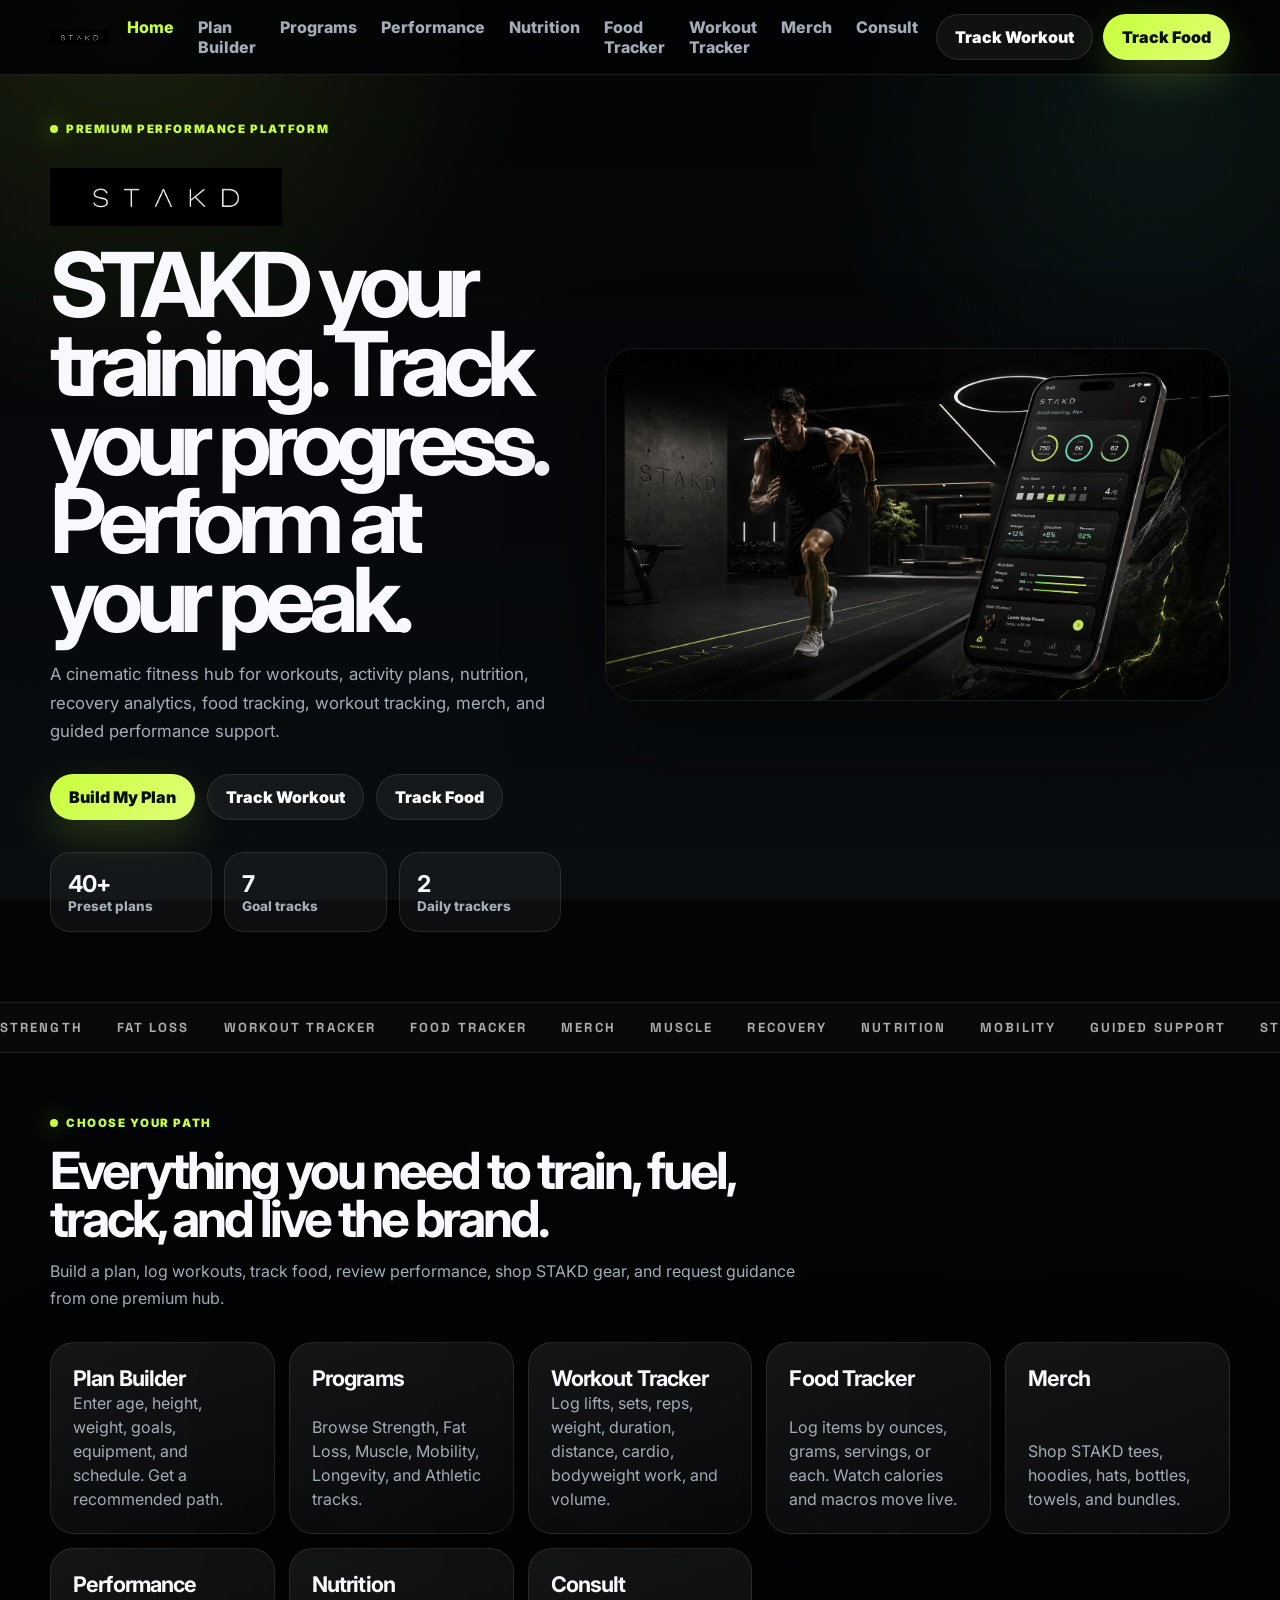
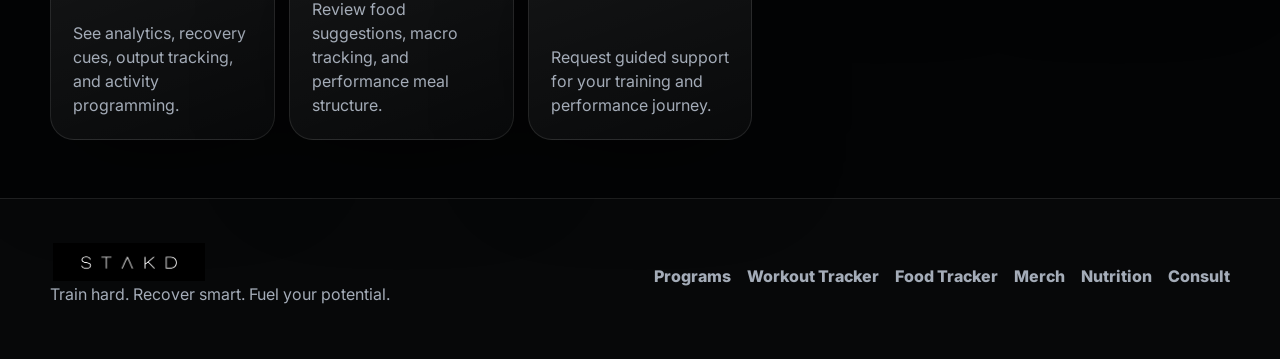
==== commit 02e72d05: "Cache bust logo motion and form polish on homepage" ====
--- a/index.html
+++ b/index.html
@@ -8,8 +8,8 @@
   <link rel="preconnect" href="https://fonts.googleapis.com">
   <link rel="preconnect" href="https://fonts.gstatic.com" crossorigin>
   <link href="https://fonts.googleapis.com/css2?family=Inter:wght@200;300;400;500;600;700;800;900&family=Space+Grotesk:wght@300;400;500;700&display=swap" rel="stylesheet">
-  <link rel="stylesheet" href="stakd-live.css?v=16" />
-  <link rel="stylesheet" href="pages.css?v=17" />
+  <link rel="stylesheet" href="stakd-live.css?v=18" />
+  <link rel="stylesheet" href="pages.css?v=18" />
 </head>
 <body>
   <header class="topbar">
@@ -79,6 +79,6 @@
   </main>
 
   <footer class="footer"><div class="container footer-shell"><div><a class="logo" href="index.html">STAKD</a><p>Train hard. Recover smart. Fuel your potential.</p></div><div class="footer-links"><a href="programs.html">Programs</a><a href="workout-tracker.html">Workout Tracker</a><a href="food-tracker.html">Food Tracker</a><a href="merch.html">Merch</a><a href="nutrition.html">Nutrition</a><a href="consult.html">Consult</a></div></div></footer>
-  <script src="nav.js?v=3"></script>
+  <script src="nav.js?v=4"></script>
 </body>
 </html>
--- a/pages.css
+++ b/pages.css
@@ -1 +1,10 @@
-.logo{font-family:Inter,"Helvetica Neue",Arial,sans-serif!important;font-weight:200!important;letter-spacing:.46em!important;font-size:1.04rem!important;color:rgba(247,249,252,.96)!important;text-transform:uppercase!important;text-shadow:0 0 18px rgba(255,255,255,.08)!important}.ghostmark{font-family:Inter,"Helvetica Neue",Arial,sans-serif!important;font-weight:200!important;letter-spacing:.52em!important;color:rgba(247,249,252,.72)!important}.menu-toggle{display:none;width:46px;height:46px;border-radius:999px;border:1px solid rgba(255,255,255,.12);background:rgba(255,255,255,.06);color:#fff;font-size:1.45rem;font-weight:900}.page-hero{padding:64px 0 42px}.page-hero-grid{display:grid;grid-template-columns:.92fr 1.08fr;gap:34px;align-items:center}.page-hero-img{border-radius:30px;overflow:hidden;border:1px solid rgba(255,255,255,.08);box-shadow:0 30px 90px rgba(0,0,0,.55);background:#050608}.page-hero-img img{width:100%;height:100%;object-fit:cover}.page-card-grid{display:grid;grid-template-columns:repeat(3,1fr);gap:18px}.page-card{background:linear-gradient(160deg,rgba(255,255,255,.07),rgba(255,255,255,.026));border:1px solid rgba(255,255,255,.1);border-radius:28px;padding:24px;box-shadow:0 30px 90px rgba(0,0,0,.55);backdrop-filter:blur(16px)}.page-card p{margin-bottom:0}.navlinks a.active{color:#c8ff3d}.home-route-grid{display:grid;grid-template-columns:repeat(5,1fr);gap:14px}.home-route{min-height:190px;display:flex;flex-direction:column;justify-content:space-between;border-radius:24px;padding:22px;background:linear-gradient(160deg,rgba(255,255,255,.07),rgba(255,255,255,.026));border:1px solid rgba(255,255,255,.1);box-shadow:0 30px 90px rgba(0,0,0,.4)}.home-route:hover{border-color:rgba(200,255,61,.4)}.home-route strong{font-size:1.35rem;letter-spacing:-.04em}.home-route span{color:#a4acb8;line-height:1.5}.section-tight{padding:58px 0}.back-row{display:flex;flex-wrap:wrap;gap:10px;margin-top:22px}.feature-list{display:grid;gap:12px;margin-top:18px}.feature-list div{padding:14px 16px;border-radius:18px;border:1px solid rgba(255,255,255,.1);background:rgba(255,255,255,.035);color:#a4acb8;line-height:1.55}.feature-list strong{color:#fff}.hero-mini-nav{display:flex;flex-wrap:wrap;gap:10px;margin-top:22px}.hero-mini-nav a{padding:10px 14px;border-radius:999px;background:rgba(255,255,255,.055);border:1px solid rgba(255,255,255,.1);font-weight:900;color:rgba(255,255,255,.86)}.hero-mini-nav a:hover{background:#c8ff3d;color:#071006}input[type="number"],input[inputmode="numeric"]{font-size:1.35rem!important;font-weight:950!important;letter-spacing:-.04em;color:#fff!important;line-height:1.1}input[type="number"]::placeholder,input[inputmode="numeric"]::placeholder{color:rgba(255,255,255,.42);font-weight:800}.field input[type="number"],.tracker-form input[type="number"],.workout-form input[type="number"]{min-height:62px!important;padding:0 16px!important;background:linear-gradient(160deg,rgba(255,255,255,.075),rgba(255,255,255,.025))!important;border-color:rgba(255,255,255,.14)!important;box-shadow:inset 0 0 0 1px rgba(200,255,61,.04)}.field label,.tracker-form label,.workout-form label{font-size:.92rem!important;letter-spacing:-.01em}.field input[type="number"]:focus,.tracker-form input[type="number"]:focus,.workout-form input[type="number"]:focus{border-color:rgba(200,255,61,.62)!important;box-shadow:0 0 0 4px rgba(200,255,61,.13),0 18px 48px rgba(0,0,0,.28)!important}@media(max-width:960px){.page-hero-grid,.page-card-grid,.home-route-grid{grid-template-columns:1fr}.page-hero{padding:34px 0}.page-hero-img img{max-height:48vh}.home-route{min-height:150px}}@media(max-width:780px){.menu-toggle{display:inline-flex;align-items:center;justify-content:center}.nav{position:relative}.navlinks{position:absolute;left:0;right:0;top:100%;display:none!important;padding:14px;background:rgba(3,4,5,.96);border:1px solid rgba(255,255,255,.1);border-radius:0 0 22px 22px;box-shadow:0 30px 80px rgba(0,0,0,.5)}body.nav-open .navlinks{display:grid!important;gap:12px}.navlinks a{padding:12px 10px}.navcta{display:none!important}.logo{font-size:.92rem!important;letter-spacing:.34em!important}input[type="number"],input[inputmode="numeric"]{font-size:1.55rem!important}.field input[type="number"],.tracker-form input[type="number"],.workout-form input[type="number"]{min-height:68px!important}}.logo{position:relative!important;display:inline-block!important;width:176px!important;height:42px!important;background-image:url('6307DDBA-49D4-4F5E-B0A0-8D11873E1703.png')!important;background-repeat:no-repeat!important;background-position:center!important;background-size:contain!important;color:transparent!important;font-size:0!important;letter-spacing:0!important;text-indent:-9999px!important;overflow:visible!important;text-shadow:none!important;transform-style:preserve-3d!important;transition:filter .25s ease,transform .25s ease!important}.logo:before{content:"";position:absolute;inset:-14px -18px;border-radius:999px;background:radial-gradient(circle,rgba(200,255,61,.24),transparent 64%);opacity:0;transform:scale(.72);transition:.25s ease;pointer-events:none}.logo:after{content:"";position:absolute;left:50%;top:50%;width:8px;height:8px;border-radius:999px;opacity:0;pointer-events:none;background:#c8ff3d;box-shadow:0 -44px 0 rgba(200,255,61,.9),36px -28px 0 rgba(98,232,200,.82),48px 4px 0 rgba(200,255,61,.72),30px 34px 0 rgba(98,232,200,.82),-34px 32px 0 rgba(200,255,61,.76),-48px -4px 0 rgba(98,232,200,.72),-30px -34px 0 rgba(200,255,61,.82)}.logo:hover,.logo.logo-burst{animation:stakdLogoSpin .9s cubic-bezier(.2,.8,.2,1) both;filter:drop-shadow(0 0 18px rgba(200,255,61,.38)) drop-shadow(0 0 28px rgba(98,232,200,.18))}.logo:hover:before,.logo.logo-burst:before{opacity:1;transform:scale(1.08)}.logo:hover:after,.logo.logo-burst:after{animation:stakdLogoExplode .72s ease-out both}.footer .logo{width:158px!important;height:38px!important}.ghostmark{display:inline-block!important;width:260px!important;height:58px!important;background-image:url('6307DDBA-49D4-4F5E-B0A0-8D11873E1703.png')!important;background-repeat:no-repeat!important;background-position:left center!important;background-size:contain!important;color:transparent!important;font-size:0!important;letter-spacing:0!important;text-indent:-9999px!important;overflow:visible!important}.ghostmark:hover{animation:stakdLogoGlow 1.2s ease both}.ghostmark:after{content:"";position:absolute}@keyframes stakdLogoSpin{0%{transform:rotateY(0) scale(1)}40%{transform:rotateY(180deg) scale(1.08)}70%{transform:rotateY(330deg) scale(1.04)}100%{transform:rotateY(360deg) scale(1)}}@keyframes stakdLogoExplode{0%{opacity:0;transform:translate(-50%,-50%) scale(.25)}18%{opacity:1}100%{opacity:0;transform:translate(-50%,-50%) scale(2.7)}}@keyframes stakdLogoGlow{0%{filter:drop-shadow(0 0 0 rgba(200,255,61,0))}50%{filter:drop-shadow(0 0 28px rgba(200,255,61,.35))}100%{filter:drop-shadow(0 0 0 rgba(200,255,61,0))}}@media(max-width:780px){.logo{width:136px!important;height:34px!important}.ghostmark{width:210px!important;height:48px!important}}+/* STAKD shared page styles */
+.menu-toggle{display:none;width:46px;height:46px;border-radius:999px;border:1px solid rgba(255,255,255,.12);background:rgba(255,255,255,.06);color:#fff;font-size:1.45rem;font-weight:900}.page-hero{padding:64px 0 42px}.page-hero-grid{display:grid;grid-template-columns:.92fr 1.08fr;gap:34px;align-items:center}.page-hero-img{border-radius:30px;overflow:hidden;border:1px solid rgba(255,255,255,.08);box-shadow:0 30px 90px rgba(0,0,0,.55);background:#050608}.page-hero-img img{width:100%;height:100%;object-fit:cover}.page-card-grid{display:grid;grid-template-columns:repeat(3,1fr);gap:18px}.page-card{background:linear-gradient(160deg,rgba(255,255,255,.07),rgba(255,255,255,.026));border:1px solid rgba(255,255,255,.1);border-radius:28px;padding:24px;box-shadow:0 30px 90px rgba(0,0,0,.55);backdrop-filter:blur(16px)}.page-card p{margin-bottom:0}.navlinks a.active{color:#c8ff3d}.home-route-grid{display:grid;grid-template-columns:repeat(5,1fr);gap:14px}.home-route{min-height:190px;display:flex;flex-direction:column;justify-content:space-between;border-radius:24px;padding:22px;background:linear-gradient(160deg,rgba(255,255,255,.07),rgba(255,255,255,.026));border:1px solid rgba(255,255,255,.1);box-shadow:0 30px 90px rgba(0,0,0,.4)}.home-route:hover{border-color:rgba(200,255,61,.4)}.home-route strong{font-size:1.35rem;letter-spacing:-.04em}.home-route span{color:#a4acb8;line-height:1.5}.section-tight{padding:58px 0}.back-row{display:flex;flex-wrap:wrap;gap:10px;margin-top:22px}.feature-list{display:grid;gap:12px;margin-top:18px}.feature-list div{padding:14px 16px;border-radius:18px;border:1px solid rgba(255,255,255,.1);background:rgba(255,255,255,.035);color:#a4acb8;line-height:1.55}.feature-list strong{color:#fff}.hero-mini-nav{display:flex;flex-wrap:wrap;gap:10px;margin-top:22px}.hero-mini-nav a{padding:10px 14px;border-radius:999px;background:rgba(255,255,255,.055);border:1px solid rgba(255,255,255,.1);font-weight:900;color:rgba(255,255,255,.86)}.hero-mini-nav a:hover{background:#c8ff3d;color:#071006}
+
+/* Uploaded PNG wordmark used everywhere */
+.logo{position:relative!important;display:inline-block!important;width:176px!important;height:42px!important;background-image:url('6307DDBA-49D4-4F5E-B0A0-8D11873E1703.png')!important;background-repeat:no-repeat!important;background-position:center!important;background-size:contain!important;color:transparent!important;font-size:0!important;letter-spacing:0!important;text-indent:-9999px!important;overflow:visible!important;text-shadow:none!important;transform-style:preserve-3d!important;transition:filter .25s ease,transform .25s ease!important;animation:stakdLogoIdle 4.8s ease-in-out infinite}.footer .logo{width:158px!important;height:38px!important}.ghostmark{position:relative!important;display:inline-block!important;width:260px!important;height:58px!important;background-image:url('6307DDBA-49D4-4F5E-B0A0-8D11873E1703.png')!important;background-repeat:no-repeat!important;background-position:left center!important;background-size:contain!important;color:transparent!important;font-size:0!important;letter-spacing:0!important;text-indent:-9999px!important;overflow:visible!important;animation:stakdLogoFloat 5.8s ease-in-out infinite}.logo:before,.ghostmark:before{content:"";position:absolute;inset:-14px -18px;border-radius:999px;background:radial-gradient(circle,rgba(200,255,61,.24),transparent 64%);opacity:0;transform:scale(.72);transition:.25s ease;pointer-events:none}.logo:after,.ghostmark:after{content:"";position:absolute;left:50%;top:50%;width:8px;height:8px;border-radius:999px;opacity:0;pointer-events:none;background:#c8ff3d;box-shadow:0 -44px 0 rgba(200,255,61,.9),36px -28px 0 rgba(98,232,200,.82),48px 4px 0 rgba(200,255,61,.72),30px 34px 0 rgba(98,232,200,.82),-34px 32px 0 rgba(200,255,61,.76),-48px -4px 0 rgba(98,232,200,.72),-30px -34px 0 rgba(200,255,61,.82)}.logo:hover,.logo.logo-burst,.ghostmark:hover,.ghostmark.logo-burst{animation:stakdLogoSpin .9s cubic-bezier(.2,.8,.2,1) both;filter:drop-shadow(0 0 18px rgba(200,255,61,.38)) drop-shadow(0 0 28px rgba(98,232,200,.18))}.logo:hover:before,.logo.logo-burst:before,.ghostmark:hover:before,.ghostmark.logo-burst:before{opacity:1;transform:scale(1.08)}.logo:hover:after,.logo.logo-burst:after,.ghostmark:hover:after,.ghostmark.logo-burst:after{animation:stakdLogoExplode .72s ease-out both}@keyframes stakdLogoIdle{0%,100%{transform:translateY(0) rotateZ(0) scale(1)}45%{transform:translateY(-2px) rotateZ(.6deg) scale(1.012)}52%{transform:translateY(-2px) rotateZ(-.6deg) scale(1.018)}60%{transform:translateY(0) rotateZ(0) scale(1)}}@keyframes stakdLogoFloat{0%,100%{transform:translateY(0) scale(1)}50%{transform:translateY(-5px) scale(1.018)}}@keyframes stakdLogoSpin{0%{transform:rotateY(0) scale(1)}40%{transform:rotateY(180deg) scale(1.08)}70%{transform:rotateY(330deg) scale(1.04)}100%{transform:rotateY(360deg) scale(1)}}@keyframes stakdLogoExplode{0%{opacity:0;transform:translate(-50%,-50%) scale(.25)}18%{opacity:1}100%{opacity:0;transform:translate(-50%,-50%) scale(2.7)}}
+
+/* Uniform, bold input system across Plan Builder, Food Tracker, Workout Tracker, Consult */
+.field input,.field select,.tracker-form input,.tracker-form select,.workout-form input,.workout-form select,.form input,.form select,.form textarea{width:100%!important;min-height:68px!important;border-radius:18px!important;border:1px solid rgba(255,255,255,.15)!important;background:linear-gradient(160deg,rgba(255,255,255,.085),rgba(255,255,255,.028))!important;color:#fff!important;padding:0 18px!important;font-size:1.12rem!important;font-weight:900!important;letter-spacing:-.025em!important;line-height:1.1!important;box-shadow:inset 0 0 0 1px rgba(200,255,61,.04)!important}.field select,.tracker-form select,.workout-form select,.form select{appearance:none!important;background-image:linear-gradient(160deg,rgba(255,255,255,.085),rgba(255,255,255,.028)),linear-gradient(45deg,transparent 50%,#c8ff3d 50%),linear-gradient(135deg,#c8ff3d 50%,transparent 50%)!important;background-position:0 0,calc(100% - 22px) 50%,calc(100% - 15px) 50%!important;background-size:100% 100%,7px 7px,7px 7px!important;background-repeat:no-repeat!important}.field textarea,.tracker-form textarea,.workout-form textarea,.form textarea{min-height:132px!important;padding-top:18px!important;line-height:1.35!important}.field label,.tracker-form label,.workout-form label,.form label{font-size:1rem!important;font-weight:950!important;color:#f7f9fc!important;letter-spacing:-.015em!important}.field input[type="number"],.tracker-form input[type="number"],.workout-form input[type="number"],.form input[type="number"]{font-size:1.55rem!important;font-weight:950!important;letter-spacing:-.055em!important}.field input:focus,.field select:focus,.tracker-form input:focus,.tracker-form select:focus,.workout-form input:focus,.workout-form select:focus,.form input:focus,.form select:focus,.form textarea:focus{border-color:rgba(200,255,61,.65)!important;box-shadow:0 0 0 4px rgba(200,255,61,.14),0 18px 48px rgba(0,0,0,.28)!important}.field-grid,.two-col,.three-col,.four-col{align-items:stretch!important}.field,.tracker-form>div,.workout-form>div{min-width:0}
+
+@media(max-width:960px){.page-hero-grid,.page-card-grid,.home-route-grid{grid-template-columns:1fr}.page-hero{padding:34px 0}.page-hero-img img{max-height:48vh}.home-route{min-height:150px}}@media(max-width:780px){.menu-toggle{display:inline-flex;align-items:center;justify-content:center}.nav{position:relative}.navlinks{position:absolute;left:0;right:0;top:100%;display:none!important;padding:14px;background:rgba(3,4,5,.96);border:1px solid rgba(255,255,255,.1);border-radius:0 0 22px 22px;box-shadow:0 30px 80px rgba(0,0,0,.5)}body.nav-open .navlinks{display:grid!important;gap:12px}.navlinks a{padding:12px 10px}.navcta{display:none!important}.logo{width:136px!important;height:34px!important}.ghostmark{width:210px!important;height:48px!important}.field input,.field select,.tracker-form input,.tracker-form select,.workout-form input,.workout-form select,.form input,.form select{min-height:72px!important;font-size:1.2rem!important}.field input[type="number"],.tracker-form input[type="number"],.workout-form input[type="number"],.form input[type="number"]{font-size:1.72rem!important}}
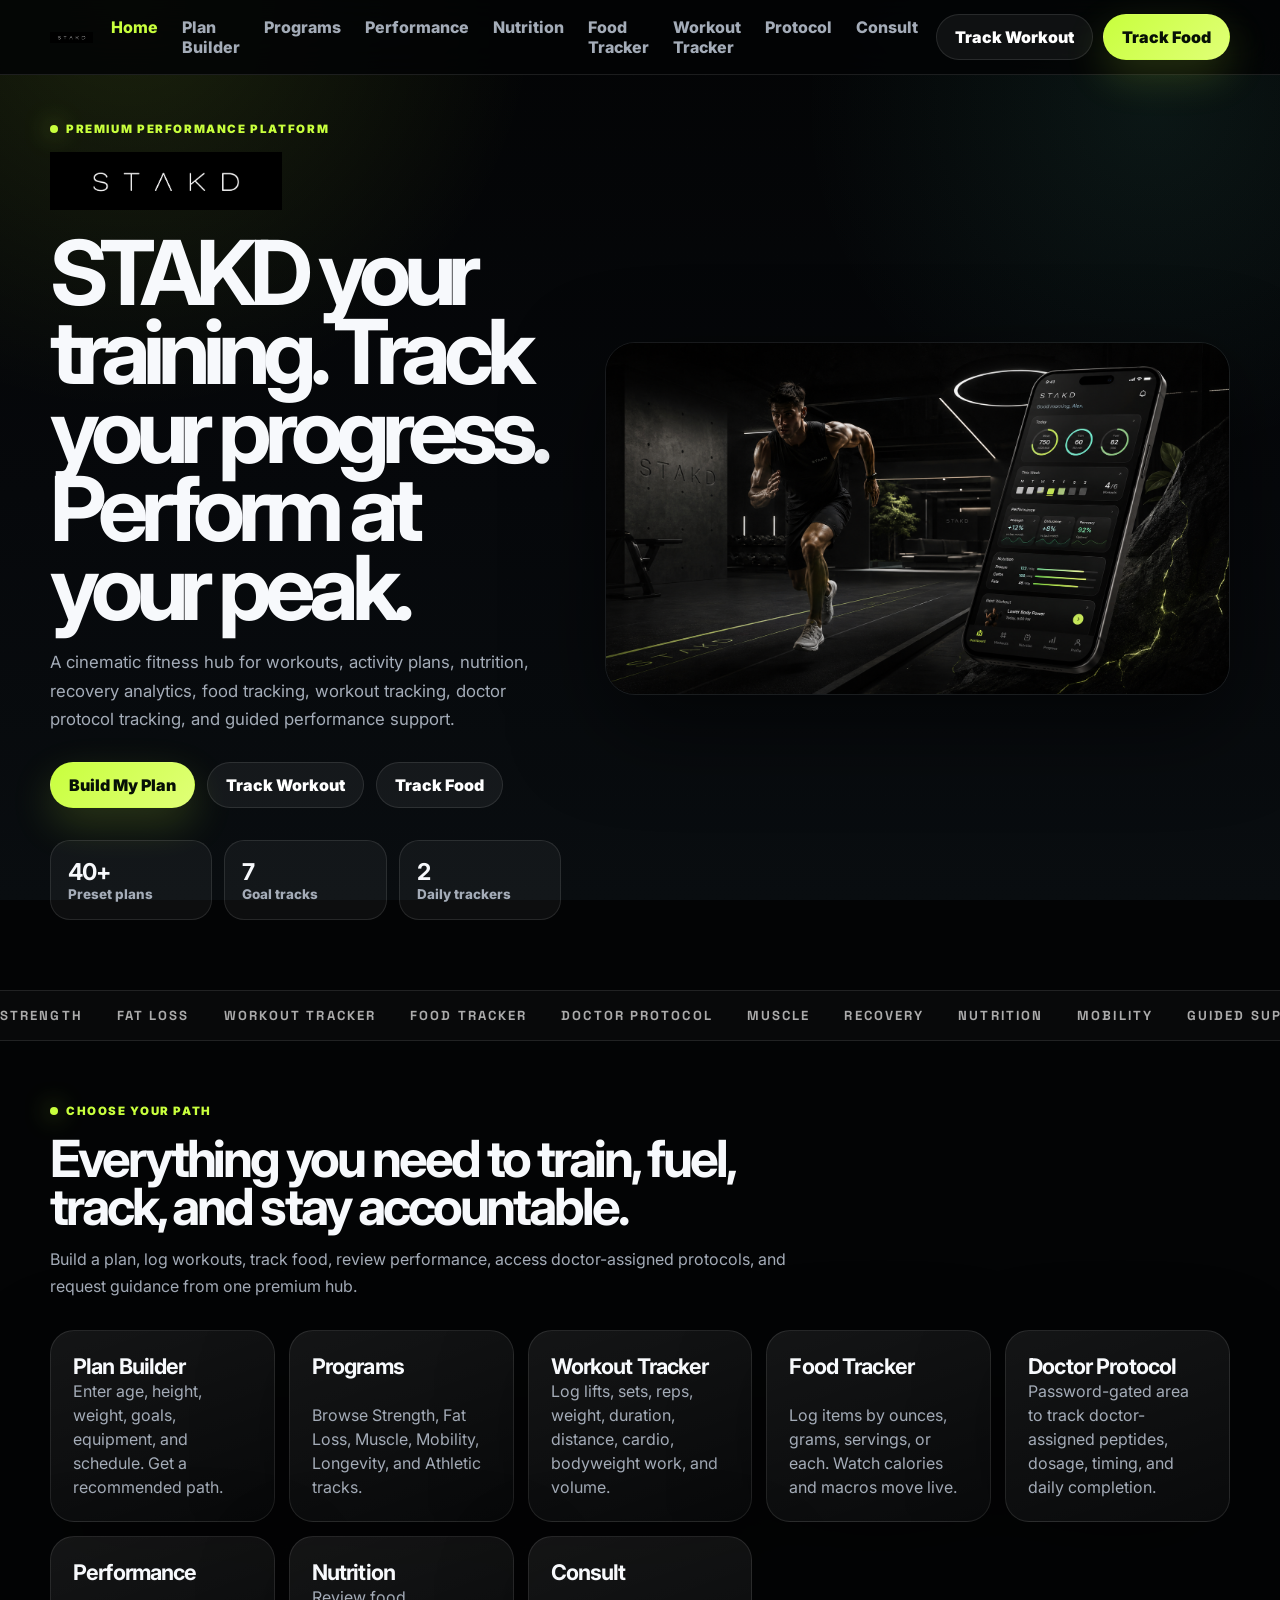
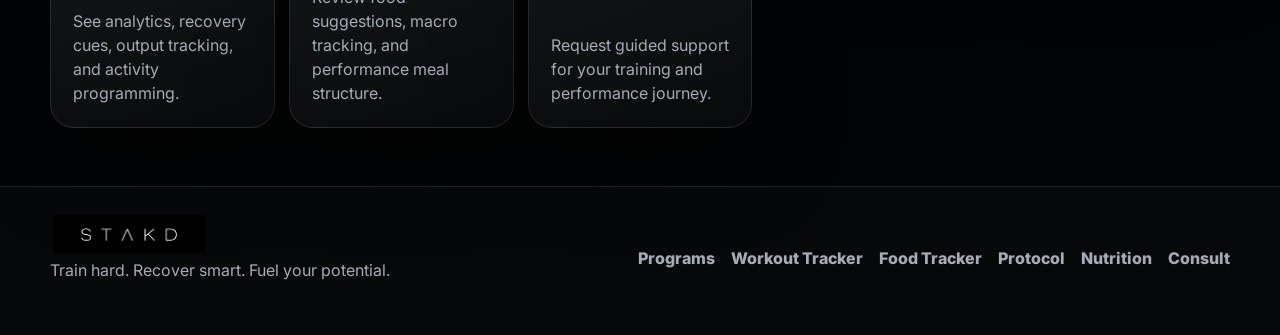
==== commit a8284f27: "Replace merch with protocol tracker on homepage" ====
--- a/index.html
+++ b/index.html
@@ -3,13 +3,13 @@
 <head>
   <meta charset="UTF-8" />
   <meta name="viewport" content="width=device-width, initial-scale=1.0" />
-  <meta name="description" content="STAKD is a premium fitness and performance hub for workouts, nutrition, recovery, food tracking, workout tracking, merch, and guided support." />
+  <meta name="description" content="STAKD is a premium fitness and performance hub for workouts, nutrition, recovery, food tracking, workout tracking, doctor protocol tracking, and guided support." />
   <title>STAKD | Train Hard. Recover Smart.</title>
   <link rel="preconnect" href="https://fonts.googleapis.com">
   <link rel="preconnect" href="https://fonts.gstatic.com" crossorigin>
   <link href="https://fonts.googleapis.com/css2?family=Inter:wght@200;300;400;500;600;700;800;900&family=Space+Grotesk:wght@300;400;500;700&display=swap" rel="stylesheet">
-  <link rel="stylesheet" href="stakd-live.css?v=18" />
-  <link rel="stylesheet" href="pages.css?v=18" />
+  <link rel="stylesheet" href="stakd-live.css?v=21" />
+  <link rel="stylesheet" href="pages.css?v=21" />
 </head>
 <body>
   <header class="topbar">
@@ -24,7 +24,7 @@
         <a href="nutrition.html">Nutrition</a>
         <a href="food-tracker.html">Food Tracker</a>
         <a href="workout-tracker.html">Workout Tracker</a>
-        <a href="merch.html">Merch</a>
+        <a href="protocol.html">Protocol</a>
         <a href="consult.html">Consult</a>
       </nav>
       <div class="navcta">
@@ -41,7 +41,7 @@
           <span class="eyebrow">Premium performance platform</span>
           <span class="ghostmark">STAKD</span>
           <h1>STAKD your training. Track your progress. Perform at your peak.</h1>
-          <p>A cinematic fitness hub for workouts, activity plans, nutrition, recovery analytics, food tracking, workout tracking, merch, and guided performance support.</p>
+          <p>A cinematic fitness hub for workouts, activity plans, nutrition, recovery analytics, food tracking, workout tracking, doctor protocol tracking, and guided performance support.</p>
           <div class="hero-actions">
             <a class="btn btn-primary" href="plan-builder.html">Build My Plan</a>
             <a class="btn btn-dark" href="workout-tracker.html">Track Workout</a>
@@ -59,17 +59,17 @@
       </div>
     </section>
 
-    <section class="ticker"><div class="ticker-track"><span>Strength</span><span>Fat Loss</span><span>Workout Tracker</span><span>Food Tracker</span><span>Merch</span><span>Muscle</span><span>Recovery</span><span>Nutrition</span><span>Mobility</span><span>Guided Support</span><span>Strength</span><span>Fat Loss</span><span>Workout Tracker</span><span>Food Tracker</span><span>Merch</span><span>Muscle</span><span>Recovery</span><span>Nutrition</span><span>Mobility</span><span>Guided Support</span></div></section>
+    <section class="ticker"><div class="ticker-track"><span>Strength</span><span>Fat Loss</span><span>Workout Tracker</span><span>Food Tracker</span><span>Doctor Protocol</span><span>Muscle</span><span>Recovery</span><span>Nutrition</span><span>Mobility</span><span>Guided Support</span><span>Strength</span><span>Fat Loss</span><span>Workout Tracker</span><span>Food Tracker</span><span>Doctor Protocol</span><span>Muscle</span><span>Recovery</span><span>Nutrition</span><span>Mobility</span><span>Guided Support</span></div></section>
 
     <section class="section section-tight">
       <div class="container">
-        <div class="section-head"><span class="eyebrow">Choose your path</span><h2>Everything you need to train, fuel, track, and live the brand.</h2><p>Build a plan, log workouts, track food, review performance, shop STAKD gear, and request guidance from one premium hub.</p></div>
+        <div class="section-head"><span class="eyebrow">Choose your path</span><h2>Everything you need to train, fuel, track, and stay accountable.</h2><p>Build a plan, log workouts, track food, review performance, access doctor-assigned protocols, and request guidance from one premium hub.</p></div>
         <div class="home-route-grid">
           <a class="home-route" href="plan-builder.html"><strong>Plan Builder</strong><span>Enter age, height, weight, goals, equipment, and schedule. Get a recommended path.</span></a>
           <a class="home-route" href="programs.html"><strong>Programs</strong><span>Browse Strength, Fat Loss, Muscle, Mobility, Longevity, and Athletic tracks.</span></a>
           <a class="home-route" href="workout-tracker.html"><strong>Workout Tracker</strong><span>Log lifts, sets, reps, weight, duration, distance, cardio, bodyweight work, and volume.</span></a>
           <a class="home-route" href="food-tracker.html"><strong>Food Tracker</strong><span>Log items by ounces, grams, servings, or each. Watch calories and macros move live.</span></a>
-          <a class="home-route" href="merch.html"><strong>Merch</strong><span>Shop STAKD tees, hoodies, hats, bottles, towels, and bundles.</span></a>
+          <a class="home-route" href="protocol.html"><strong>Doctor Protocol</strong><span>Password-gated area to track doctor-assigned peptides, dosage, timing, and daily completion.</span></a>
           <a class="home-route" href="performance.html"><strong>Performance</strong><span>See analytics, recovery cues, output tracking, and activity programming.</span></a>
           <a class="home-route" href="nutrition.html"><strong>Nutrition</strong><span>Review food suggestions, macro tracking, and performance meal structure.</span></a>
           <a class="home-route" href="consult.html"><strong>Consult</strong><span>Request guided support for your training and performance journey.</span></a>
@@ -78,7 +78,7 @@
     </section>
   </main>
 
-  <footer class="footer"><div class="container footer-shell"><div><a class="logo" href="index.html">STAKD</a><p>Train hard. Recover smart. Fuel your potential.</p></div><div class="footer-links"><a href="programs.html">Programs</a><a href="workout-tracker.html">Workout Tracker</a><a href="food-tracker.html">Food Tracker</a><a href="merch.html">Merch</a><a href="nutrition.html">Nutrition</a><a href="consult.html">Consult</a></div></div></footer>
-  <script src="nav.js?v=4"></script>
+  <footer class="footer"><div class="container footer-shell"><div><a class="logo" href="index.html">STAKD</a><p>Train hard. Recover smart. Fuel your potential.</p></div><div class="footer-links"><a href="programs.html">Programs</a><a href="workout-tracker.html">Workout Tracker</a><a href="food-tracker.html">Food Tracker</a><a href="protocol.html">Protocol</a><a href="nutrition.html">Nutrition</a><a href="consult.html">Consult</a></div></div></footer>
+  <script src="nav.js?v=5"></script>
 </body>
 </html>
--- a/pages.css
+++ b/pages.css
@@ -1,8 +1,8 @@
 /* STAKD shared page styles */
 .menu-toggle{display:none;width:46px;height:46px;border-radius:999px;border:1px solid rgba(255,255,255,.12);background:rgba(255,255,255,.06);color:#fff;font-size:1.45rem;font-weight:900}.page-hero{padding:64px 0 42px}.page-hero-grid{display:grid;grid-template-columns:.92fr 1.08fr;gap:34px;align-items:center}.page-hero-img{border-radius:30px;overflow:hidden;border:1px solid rgba(255,255,255,.08);box-shadow:0 30px 90px rgba(0,0,0,.55);background:#050608}.page-hero-img img{width:100%;height:100%;object-fit:cover}.page-card-grid{display:grid;grid-template-columns:repeat(3,1fr);gap:18px}.page-card{background:linear-gradient(160deg,rgba(255,255,255,.07),rgba(255,255,255,.026));border:1px solid rgba(255,255,255,.1);border-radius:28px;padding:24px;box-shadow:0 30px 90px rgba(0,0,0,.55);backdrop-filter:blur(16px)}.page-card p{margin-bottom:0}.navlinks a.active{color:#c8ff3d}.home-route-grid{display:grid;grid-template-columns:repeat(5,1fr);gap:14px}.home-route{min-height:190px;display:flex;flex-direction:column;justify-content:space-between;border-radius:24px;padding:22px;background:linear-gradient(160deg,rgba(255,255,255,.07),rgba(255,255,255,.026));border:1px solid rgba(255,255,255,.1);box-shadow:0 30px 90px rgba(0,0,0,.4)}.home-route:hover{border-color:rgba(200,255,61,.4)}.home-route strong{font-size:1.35rem;letter-spacing:-.04em}.home-route span{color:#a4acb8;line-height:1.5}.section-tight{padding:58px 0}.back-row{display:flex;flex-wrap:wrap;gap:10px;margin-top:22px}.feature-list{display:grid;gap:12px;margin-top:18px}.feature-list div{padding:14px 16px;border-radius:18px;border:1px solid rgba(255,255,255,.1);background:rgba(255,255,255,.035);color:#a4acb8;line-height:1.55}.feature-list strong{color:#fff}.hero-mini-nav{display:flex;flex-wrap:wrap;gap:10px;margin-top:22px}.hero-mini-nav a{padding:10px 14px;border-radius:999px;background:rgba(255,255,255,.055);border:1px solid rgba(255,255,255,.1);font-weight:900;color:rgba(255,255,255,.86)}.hero-mini-nav a:hover{background:#c8ff3d;color:#071006}
 
-/* Uploaded PNG wordmark used everywhere */
-.logo{position:relative!important;display:inline-block!important;width:176px!important;height:42px!important;background-image:url('6307DDBA-49D4-4F5E-B0A0-8D11873E1703.png')!important;background-repeat:no-repeat!important;background-position:center!important;background-size:contain!important;color:transparent!important;font-size:0!important;letter-spacing:0!important;text-indent:-9999px!important;overflow:visible!important;text-shadow:none!important;transform-style:preserve-3d!important;transition:filter .25s ease,transform .25s ease!important;animation:stakdLogoIdle 4.8s ease-in-out infinite}.footer .logo{width:158px!important;height:38px!important}.ghostmark{position:relative!important;display:inline-block!important;width:260px!important;height:58px!important;background-image:url('6307DDBA-49D4-4F5E-B0A0-8D11873E1703.png')!important;background-repeat:no-repeat!important;background-position:left center!important;background-size:contain!important;color:transparent!important;font-size:0!important;letter-spacing:0!important;text-indent:-9999px!important;overflow:visible!important;animation:stakdLogoFloat 5.8s ease-in-out infinite}.logo:before,.ghostmark:before{content:"";position:absolute;inset:-14px -18px;border-radius:999px;background:radial-gradient(circle,rgba(200,255,61,.24),transparent 64%);opacity:0;transform:scale(.72);transition:.25s ease;pointer-events:none}.logo:after,.ghostmark:after{content:"";position:absolute;left:50%;top:50%;width:8px;height:8px;border-radius:999px;opacity:0;pointer-events:none;background:#c8ff3d;box-shadow:0 -44px 0 rgba(200,255,61,.9),36px -28px 0 rgba(98,232,200,.82),48px 4px 0 rgba(200,255,61,.72),30px 34px 0 rgba(98,232,200,.82),-34px 32px 0 rgba(200,255,61,.76),-48px -4px 0 rgba(98,232,200,.72),-30px -34px 0 rgba(200,255,61,.82)}.logo:hover,.logo.logo-burst,.ghostmark:hover,.ghostmark.logo-burst{animation:stakdLogoSpin .9s cubic-bezier(.2,.8,.2,1) both;filter:drop-shadow(0 0 18px rgba(200,255,61,.38)) drop-shadow(0 0 28px rgba(98,232,200,.18))}.logo:hover:before,.logo.logo-burst:before,.ghostmark:hover:before,.ghostmark.logo-burst:before{opacity:1;transform:scale(1.08)}.logo:hover:after,.logo.logo-burst:after,.ghostmark:hover:after,.ghostmark.logo-burst:after{animation:stakdLogoExplode .72s ease-out both}@keyframes stakdLogoIdle{0%,100%{transform:translateY(0) rotateZ(0) scale(1)}45%{transform:translateY(-2px) rotateZ(.6deg) scale(1.012)}52%{transform:translateY(-2px) rotateZ(-.6deg) scale(1.018)}60%{transform:translateY(0) rotateZ(0) scale(1)}}@keyframes stakdLogoFloat{0%,100%{transform:translateY(0) scale(1)}50%{transform:translateY(-5px) scale(1.018)}}@keyframes stakdLogoSpin{0%{transform:rotateY(0) scale(1)}40%{transform:rotateY(180deg) scale(1.08)}70%{transform:rotateY(330deg) scale(1.04)}100%{transform:rotateY(360deg) scale(1)}}@keyframes stakdLogoExplode{0%{opacity:0;transform:translate(-50%,-50%) scale(.25)}18%{opacity:1}100%{opacity:0;transform:translate(-50%,-50%) scale(2.7)}}
+/* Static uploaded PNG wordmark used everywhere */
+.logo{position:relative!important;display:inline-block!important;width:176px!important;height:42px!important;background-image:url('6307DDBA-49D4-4F5E-B0A0-8D11873E1703.png')!important;background-repeat:no-repeat!important;background-position:center!important;background-size:contain!important;color:transparent!important;font-size:0!important;letter-spacing:0!important;text-indent:-9999px!important;overflow:hidden!important;text-shadow:none!important;transform:none!important;transition:none!important;animation:none!important;filter:none!important}.footer .logo{width:158px!important;height:38px!important}.ghostmark{position:relative!important;display:inline-block!important;width:260px!important;height:58px!important;background-image:url('6307DDBA-49D4-4F5E-B0A0-8D11873E1703.png')!important;background-repeat:no-repeat!important;background-position:left center!important;background-size:contain!important;color:transparent!important;font-size:0!important;letter-spacing:0!important;text-indent:-9999px!important;overflow:hidden!important;transform:none!important;transition:none!important;animation:none!important;filter:none!important}.logo:before,.logo:after,.ghostmark:before,.ghostmark:after{display:none!important;content:none!important}.logo:hover,.logo.logo-burst,.ghostmark:hover,.ghostmark.logo-burst{animation:none!important;transform:none!important;filter:none!important}
 
 /* Uniform, bold input system across Plan Builder, Food Tracker, Workout Tracker, Consult */
 .field input,.field select,.tracker-form input,.tracker-form select,.workout-form input,.workout-form select,.form input,.form select,.form textarea{width:100%!important;min-height:68px!important;border-radius:18px!important;border:1px solid rgba(255,255,255,.15)!important;background:linear-gradient(160deg,rgba(255,255,255,.085),rgba(255,255,255,.028))!important;color:#fff!important;padding:0 18px!important;font-size:1.12rem!important;font-weight:900!important;letter-spacing:-.025em!important;line-height:1.1!important;box-shadow:inset 0 0 0 1px rgba(200,255,61,.04)!important}.field select,.tracker-form select,.workout-form select,.form select{appearance:none!important;background-image:linear-gradient(160deg,rgba(255,255,255,.085),rgba(255,255,255,.028)),linear-gradient(45deg,transparent 50%,#c8ff3d 50%),linear-gradient(135deg,#c8ff3d 50%,transparent 50%)!important;background-position:0 0,calc(100% - 22px) 50%,calc(100% - 15px) 50%!important;background-size:100% 100%,7px 7px,7px 7px!important;background-repeat:no-repeat!important}.field textarea,.tracker-form textarea,.workout-form textarea,.form textarea{min-height:132px!important;padding-top:18px!important;line-height:1.35!important}.field label,.tracker-form label,.workout-form label,.form label{font-size:1rem!important;font-weight:950!important;color:#f7f9fc!important;letter-spacing:-.015em!important}.field input[type="number"],.tracker-form input[type="number"],.workout-form input[type="number"],.form input[type="number"]{font-size:1.55rem!important;font-weight:950!important;letter-spacing:-.055em!important}.field input:focus,.field select:focus,.tracker-form input:focus,.tracker-form select:focus,.workout-form input:focus,.workout-form select:focus,.form input:focus,.form select:focus,.form textarea:focus{border-color:rgba(200,255,61,.65)!important;box-shadow:0 0 0 4px rgba(200,255,61,.14),0 18px 48px rgba(0,0,0,.28)!important}.field-grid,.two-col,.three-col,.four-col{align-items:stretch!important}.field,.tracker-form>div,.workout-form>div{min-width:0}
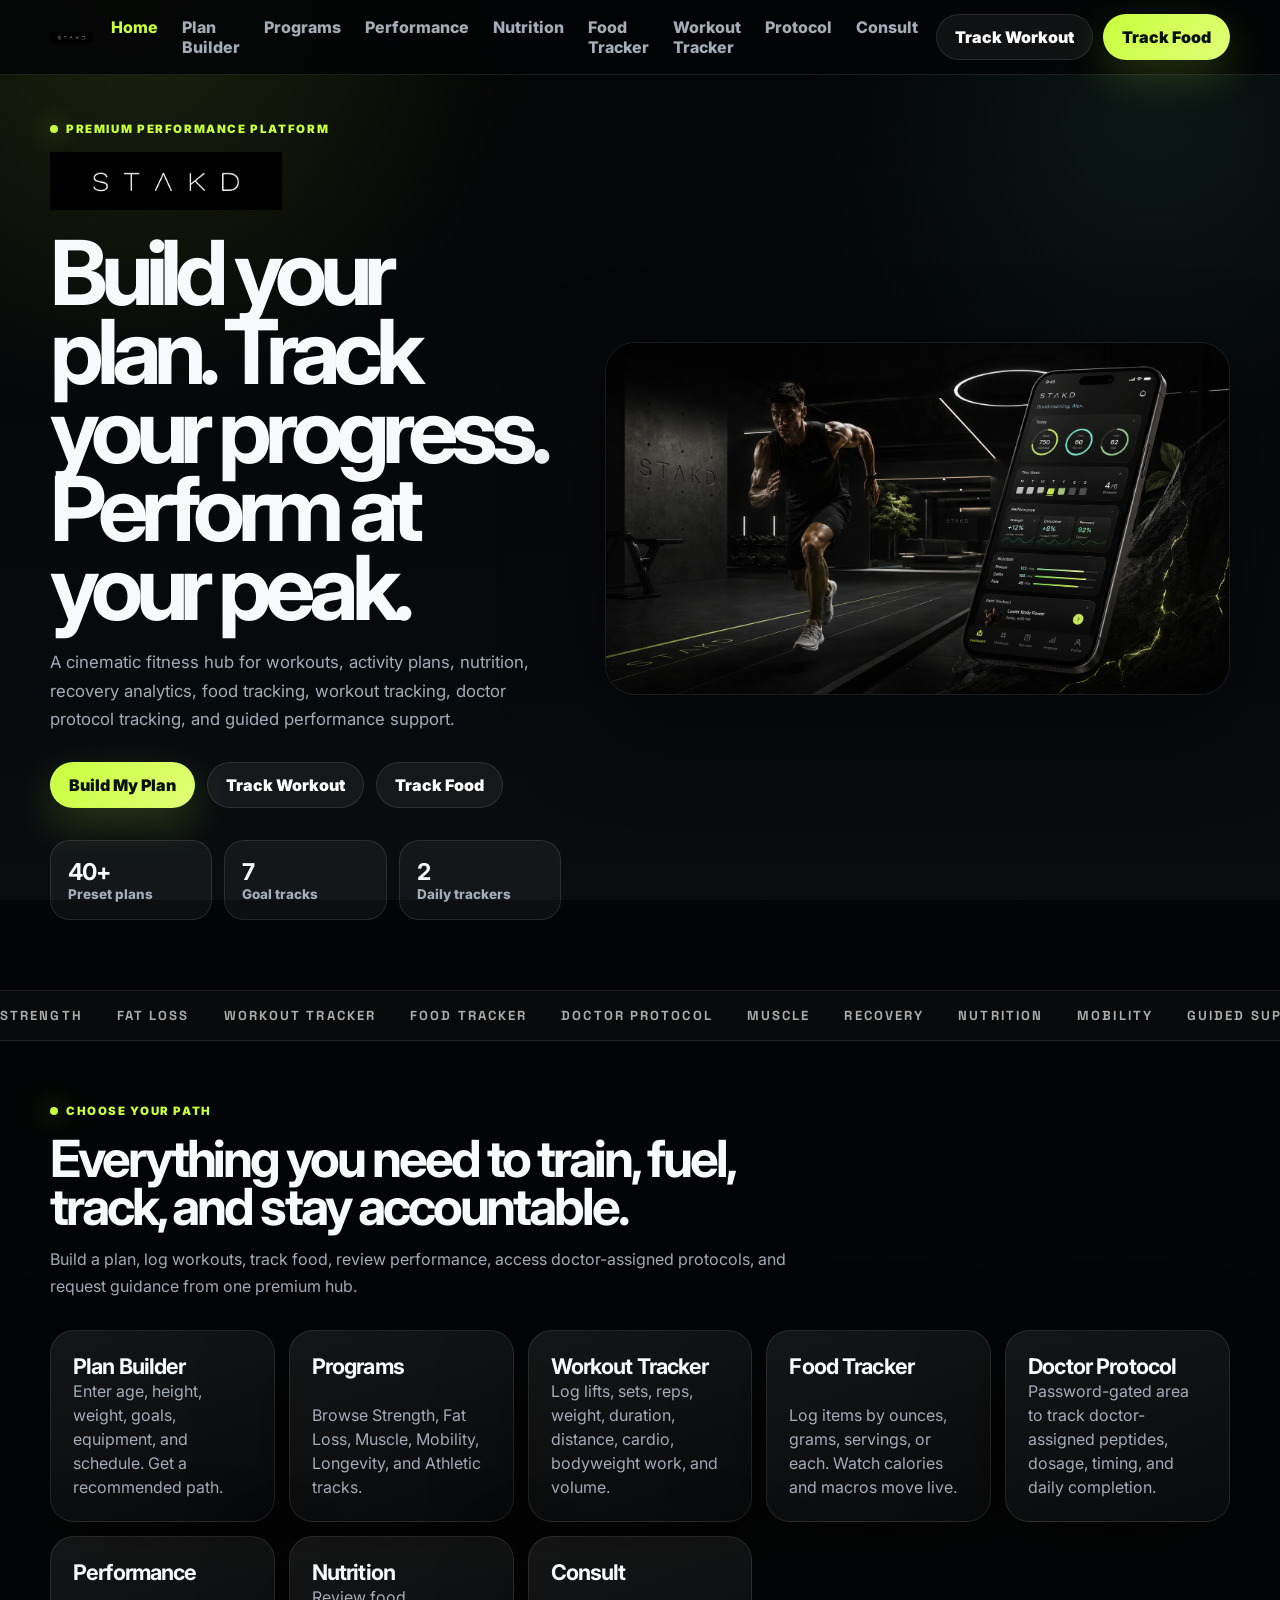
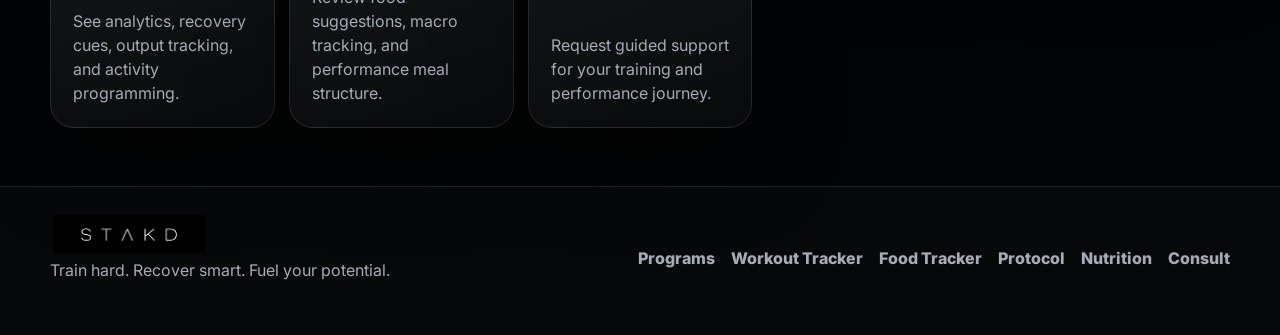
==== commit 7b3681e1: "Clean homepage hero copy and remove typed STAKD headline" ====
--- a/index.html
+++ b/index.html
@@ -8,8 +8,8 @@
   <link rel="preconnect" href="https://fonts.googleapis.com">
   <link rel="preconnect" href="https://fonts.gstatic.com" crossorigin>
   <link href="https://fonts.googleapis.com/css2?family=Inter:wght@200;300;400;500;600;700;800;900&family=Space+Grotesk:wght@300;400;500;700&display=swap" rel="stylesheet">
-  <link rel="stylesheet" href="stakd-live.css?v=21" />
-  <link rel="stylesheet" href="pages.css?v=21" />
+  <link rel="stylesheet" href="stakd-live.css?v=22" />
+  <link rel="stylesheet" href="pages.css?v=22" />
 </head>
 <body>
   <header class="topbar">
@@ -40,7 +40,7 @@
         <div class="hero-copy">
           <span class="eyebrow">Premium performance platform</span>
           <span class="ghostmark">STAKD</span>
-          <h1>STAKD your training. Track your progress. Perform at your peak.</h1>
+          <h1>Build your plan. Track your progress. Perform at your peak.</h1>
           <p>A cinematic fitness hub for workouts, activity plans, nutrition, recovery analytics, food tracking, workout tracking, doctor protocol tracking, and guided performance support.</p>
           <div class="hero-actions">
             <a class="btn btn-primary" href="plan-builder.html">Build My Plan</a>
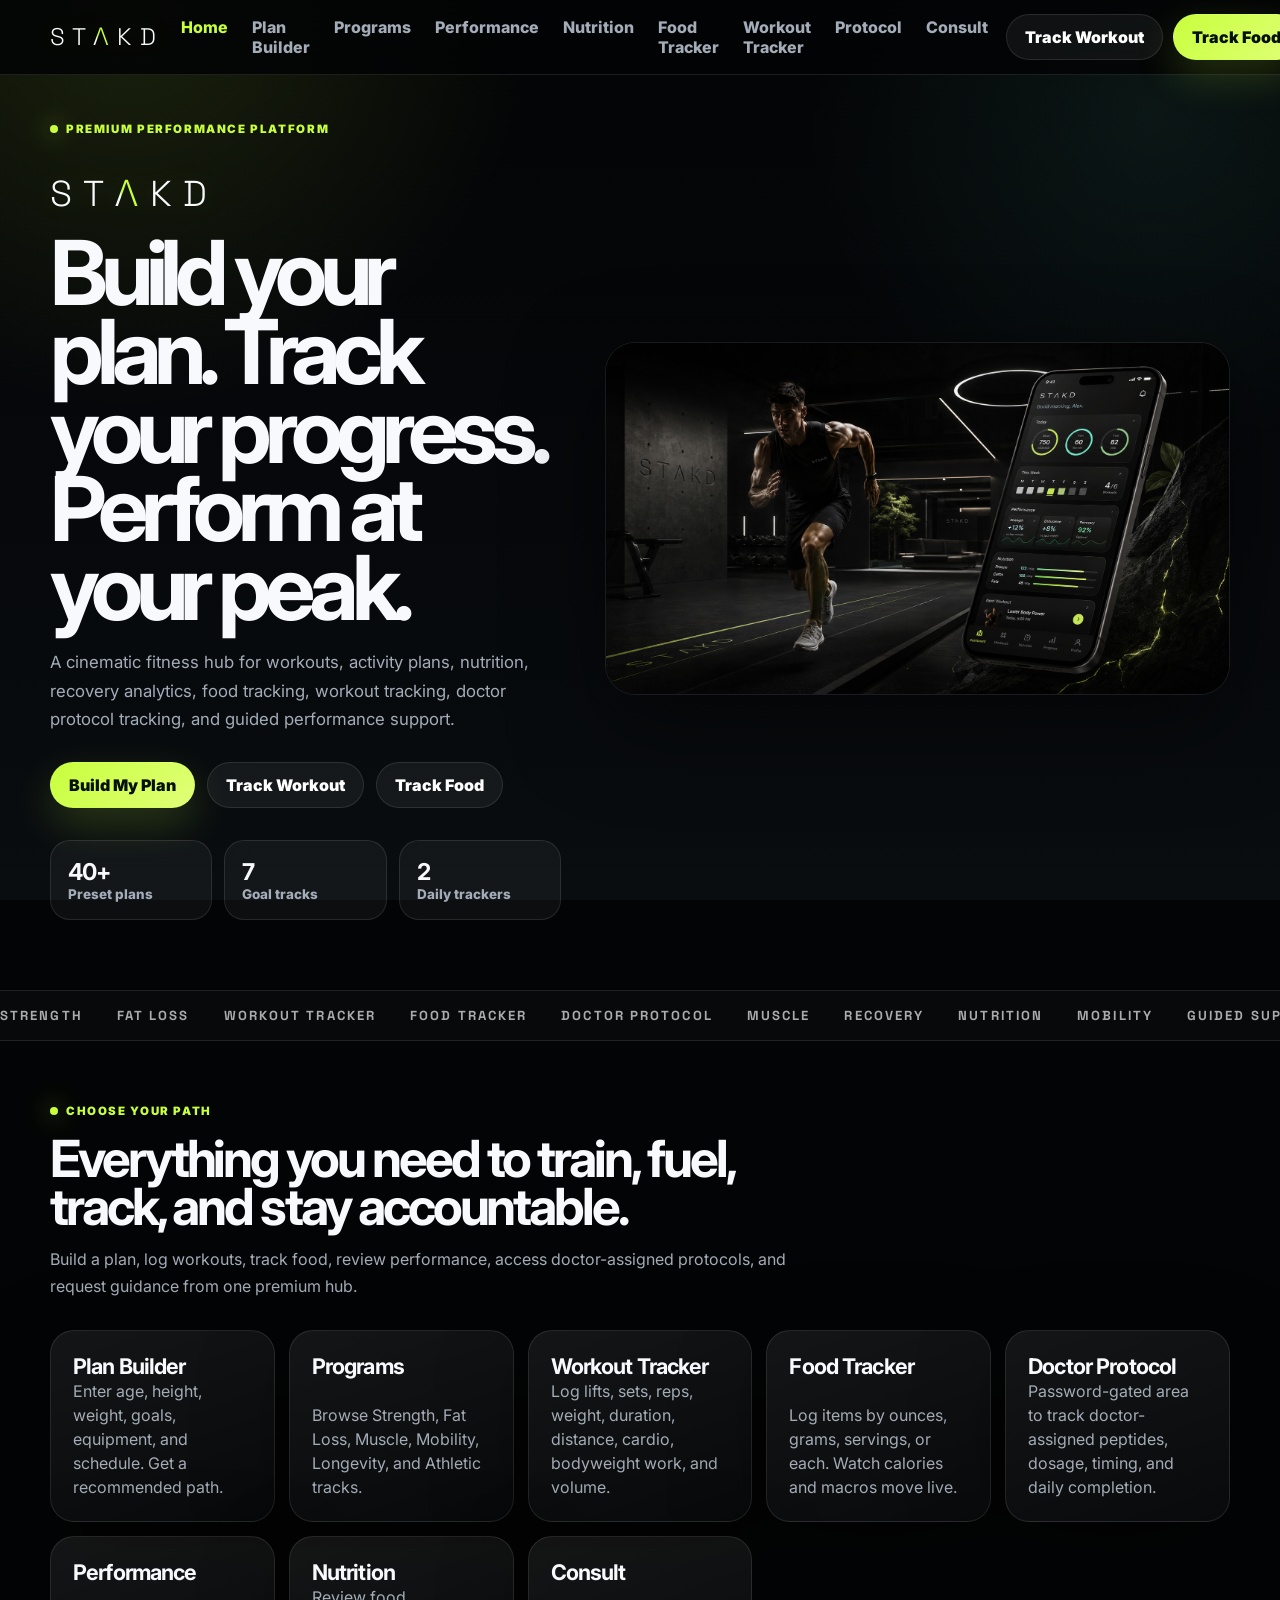
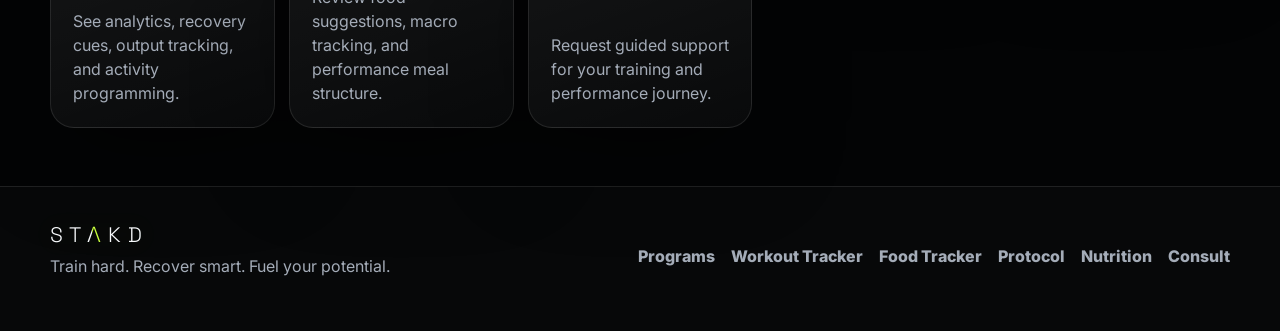
==== commit 9d9c9de1: "Force homepage logo override and cache bust CSS" ====
--- a/index.html
+++ b/index.html
@@ -8,8 +8,9 @@
   <link rel="preconnect" href="https://fonts.googleapis.com">
   <link rel="preconnect" href="https://fonts.gstatic.com" crossorigin>
   <link href="https://fonts.googleapis.com/css2?family=Inter:wght@200;300;400;500;600;700;800;900&family=Space+Grotesk:wght@300;400;500;700&display=swap" rel="stylesheet">
-  <link rel="stylesheet" href="stakd-live.css?v=22" />
-  <link rel="stylesheet" href="pages.css?v=22" />
+  <link rel="stylesheet" href="stakd-live.css?v=25" />
+  <link rel="stylesheet" href="pages.css?v=26" />
+  <link rel="stylesheet" href="logo-fix.css?v=1" />
 </head>
 <body>
   <header class="topbar">
--- a/pages.css
+++ b/pages.css
@@ -1,10 +1,10 @@
 /* STAKD shared page styles */
 .menu-toggle{display:none;width:46px;height:46px;border-radius:999px;border:1px solid rgba(255,255,255,.12);background:rgba(255,255,255,.06);color:#fff;font-size:1.45rem;font-weight:900}.page-hero{padding:64px 0 42px}.page-hero-grid{display:grid;grid-template-columns:.92fr 1.08fr;gap:34px;align-items:center}.page-hero-img{border-radius:30px;overflow:hidden;border:1px solid rgba(255,255,255,.08);box-shadow:0 30px 90px rgba(0,0,0,.55);background:#050608}.page-hero-img img{width:100%;height:100%;object-fit:cover}.page-card-grid{display:grid;grid-template-columns:repeat(3,1fr);gap:18px}.page-card{background:linear-gradient(160deg,rgba(255,255,255,.07),rgba(255,255,255,.026));border:1px solid rgba(255,255,255,.1);border-radius:28px;padding:24px;box-shadow:0 30px 90px rgba(0,0,0,.55);backdrop-filter:blur(16px)}.page-card p{margin-bottom:0}.navlinks a.active{color:#c8ff3d}.home-route-grid{display:grid;grid-template-columns:repeat(5,1fr);gap:14px}.home-route{min-height:190px;display:flex;flex-direction:column;justify-content:space-between;border-radius:24px;padding:22px;background:linear-gradient(160deg,rgba(255,255,255,.07),rgba(255,255,255,.026));border:1px solid rgba(255,255,255,.1);box-shadow:0 30px 90px rgba(0,0,0,.4)}.home-route:hover{border-color:rgba(200,255,61,.4)}.home-route strong{font-size:1.35rem;letter-spacing:-.04em}.home-route span{color:#a4acb8;line-height:1.5}.section-tight{padding:58px 0}.back-row{display:flex;flex-wrap:wrap;gap:10px;margin-top:22px}.feature-list{display:grid;gap:12px;margin-top:18px}.feature-list div{padding:14px 16px;border-radius:18px;border:1px solid rgba(255,255,255,.1);background:rgba(255,255,255,.035);color:#a4acb8;line-height:1.55}.feature-list strong{color:#fff}.hero-mini-nav{display:flex;flex-wrap:wrap;gap:10px;margin-top:22px}.hero-mini-nav a{padding:10px 14px;border-radius:999px;background:rgba(255,255,255,.055);border:1px solid rgba(255,255,255,.1);font-weight:900;color:rgba(255,255,255,.86)}.hero-mini-nav a:hover{background:#c8ff3d;color:#071006}
 
-/* Static uploaded PNG wordmark used everywhere */
-.logo{position:relative!important;display:inline-block!important;width:176px!important;height:42px!important;background-image:url('6307DDBA-49D4-4F5E-B0A0-8D11873E1703.png')!important;background-repeat:no-repeat!important;background-position:center!important;background-size:contain!important;color:transparent!important;font-size:0!important;letter-spacing:0!important;text-indent:-9999px!important;overflow:hidden!important;text-shadow:none!important;transform:none!important;transition:none!important;animation:none!important;filter:none!important}.footer .logo{width:158px!important;height:38px!important}.ghostmark{position:relative!important;display:inline-block!important;width:260px!important;height:58px!important;background-image:url('6307DDBA-49D4-4F5E-B0A0-8D11873E1703.png')!important;background-repeat:no-repeat!important;background-position:left center!important;background-size:contain!important;color:transparent!important;font-size:0!important;letter-spacing:0!important;text-indent:-9999px!important;overflow:hidden!important;transform:none!important;transition:none!important;animation:none!important;filter:none!important}.logo:before,.logo:after,.ghostmark:before,.ghostmark:after{display:none!important;content:none!important}.logo:hover,.logo.logo-burst,.ghostmark:hover,.ghostmark.logo-burst{animation:none!important;transform:none!important;filter:none!important}
+/* Transparent CSS wordmark: no image file, no white box, lime no-bar A */
+.logo,.ghostmark{background:none!important;background-image:none!important;color:transparent!important;text-indent:0!important;overflow:visible!important;text-shadow:none!important;transform:none!important;transition:none!important;animation:none!important;filter:none!important;position:relative!important;display:inline-flex!important;align-items:center!important;justify-content:flex-start!important;font-size:0!important;line-height:1!important;letter-spacing:0!important}.logo{width:178px!important;height:44px!important}.footer .logo{width:160px!important;height:38px!important}.ghostmark{width:270px!important;height:64px!important;margin:10px 0 8px!important}.logo:before,.ghostmark:before{display:block!important;content:"STΛKD"!important;font-family:'Space Grotesk','Inter',Arial,sans-serif!important;font-weight:300!important;line-height:1!important;letter-spacing:.32em!important;color:transparent!important;background:linear-gradient(90deg,#f8fafc 0%,#f8fafc 42%,#c8ff3d 42%,#c8ff3d 58%,#f8fafc 58%,#f8fafc 100%)!important;-webkit-background-clip:text!important;background-clip:text!important;text-indent:0!important;filter:drop-shadow(0 0 12px rgba(200,255,61,.12))!important}.logo:before{font-size:24px!important}.footer .logo:before{font-size:21px!important}.ghostmark:before{font-size:36px!important}.logo:after,.ghostmark:after{display:none!important;content:none!important}.logo:hover,.logo.logo-burst,.ghostmark:hover,.ghostmark.logo-burst{animation:none!important;transform:none!important;filter:none!important}
 
 /* Uniform, bold input system across Plan Builder, Food Tracker, Workout Tracker, Consult */
 .field input,.field select,.tracker-form input,.tracker-form select,.workout-form input,.workout-form select,.form input,.form select,.form textarea{width:100%!important;min-height:68px!important;border-radius:18px!important;border:1px solid rgba(255,255,255,.15)!important;background:linear-gradient(160deg,rgba(255,255,255,.085),rgba(255,255,255,.028))!important;color:#fff!important;padding:0 18px!important;font-size:1.12rem!important;font-weight:900!important;letter-spacing:-.025em!important;line-height:1.1!important;box-shadow:inset 0 0 0 1px rgba(200,255,61,.04)!important}.field select,.tracker-form select,.workout-form select,.form select{appearance:none!important;background-image:linear-gradient(160deg,rgba(255,255,255,.085),rgba(255,255,255,.028)),linear-gradient(45deg,transparent 50%,#c8ff3d 50%),linear-gradient(135deg,#c8ff3d 50%,transparent 50%)!important;background-position:0 0,calc(100% - 22px) 50%,calc(100% - 15px) 50%!important;background-size:100% 100%,7px 7px,7px 7px!important;background-repeat:no-repeat!important}.field textarea,.tracker-form textarea,.workout-form textarea,.form textarea{min-height:132px!important;padding-top:18px!important;line-height:1.35!important}.field label,.tracker-form label,.workout-form label,.form label{font-size:1rem!important;font-weight:950!important;color:#f7f9fc!important;letter-spacing:-.015em!important}.field input[type="number"],.tracker-form input[type="number"],.workout-form input[type="number"],.form input[type="number"]{font-size:1.55rem!important;font-weight:950!important;letter-spacing:-.055em!important}.field input:focus,.field select:focus,.tracker-form input:focus,.tracker-form select:focus,.workout-form input:focus,.workout-form select:focus,.form input:focus,.form select:focus,.form textarea:focus{border-color:rgba(200,255,61,.65)!important;box-shadow:0 0 0 4px rgba(200,255,61,.14),0 18px 48px rgba(0,0,0,.28)!important}.field-grid,.two-col,.three-col,.four-col{align-items:stretch!important}.field,.tracker-form>div,.workout-form>div{min-width:0}
 
-@media(max-width:960px){.page-hero-grid,.page-card-grid,.home-route-grid{grid-template-columns:1fr}.page-hero{padding:34px 0}.page-hero-img img{max-height:48vh}.home-route{min-height:150px}}@media(max-width:780px){.menu-toggle{display:inline-flex;align-items:center;justify-content:center}.nav{position:relative}.navlinks{position:absolute;left:0;right:0;top:100%;display:none!important;padding:14px;background:rgba(3,4,5,.96);border:1px solid rgba(255,255,255,.1);border-radius:0 0 22px 22px;box-shadow:0 30px 80px rgba(0,0,0,.5)}body.nav-open .navlinks{display:grid!important;gap:12px}.navlinks a{padding:12px 10px}.navcta{display:none!important}.logo{width:136px!important;height:34px!important}.ghostmark{width:210px!important;height:48px!important}.field input,.field select,.tracker-form input,.tracker-form select,.workout-form input,.workout-form select,.form input,.form select{min-height:72px!important;font-size:1.2rem!important}.field input[type="number"],.tracker-form input[type="number"],.workout-form input[type="number"],.form input[type="number"]{font-size:1.72rem!important}}+@media(max-width:960px){.page-hero-grid,.page-card-grid,.home-route-grid{grid-template-columns:1fr}.page-hero{padding:34px 0}.page-hero-img img{max-height:48vh}.home-route{min-height:150px}}@media(max-width:780px){.menu-toggle{display:inline-flex;align-items:center;justify-content:center}.nav{position:relative}.navlinks{position:absolute;left:0;right:0;top:100%;display:none!important;padding:14px;background:rgba(3,4,5,.96);border:1px solid rgba(255,255,255,.1);border-radius:0 0 22px 22px;box-shadow:0 30px 80px rgba(0,0,0,.5)}body.nav-open .navlinks{display:grid!important;gap:12px}.navlinks a{padding:12px 10px}.navcta{display:none!important}.logo{width:150px!important;height:38px!important}.logo:before{font-size:21px!important}.ghostmark{width:232px!important;height:54px!important}.ghostmark:before{font-size:31px!important}.field input,.field select,.tracker-form input,.tracker-form select,.workout-form input,.workout-form select,.form input,.form select{min-height:72px!important;font-size:1.2rem!important}.field input[type="number"],.tracker-form input[type="number"],.workout-form input[type="number"],.form input[type="number"]{font-size:1.72rem!important}}
--- a/logo-fix.css
+++ b/logo-fix.css
@@ -0,0 +1 @@
+.logo,.ghostmark{background:none!important;background-image:none!important;background-color:transparent!important;border:0!important;box-shadow:none!important;color:transparent!important;text-indent:0!important;overflow:visible!important;text-shadow:none!important;transform:none!important;transition:none!important;animation:none!important;filter:none!important;position:relative!important;display:inline-flex!important;align-items:center!important;justify-content:flex-start!important;font-size:0!important;line-height:1!important;letter-spacing:0!important}.logo{width:178px!important;height:44px!important}.footer .logo{width:160px!important;height:38px!important}.ghostmark{width:270px!important;height:64px!important;margin:10px 0 8px!important}.logo:before,.ghostmark:before{display:block!important;content:"STΛKD"!important;font-family:'Space Grotesk','Inter',Arial,sans-serif!important;font-weight:300!important;line-height:1!important;letter-spacing:.32em!important;color:transparent!important;background:linear-gradient(90deg,#f8fafc 0%,#f8fafc 42%,#c8ff3d 42%,#c8ff3d 58%,#f8fafc 58%,#f8fafc 100%)!important;-webkit-background-clip:text!important;background-clip:text!important;text-indent:0!important;filter:drop-shadow(0 0 12px rgba(200,255,61,.12))!important}.logo:before{font-size:24px!important}.footer .logo:before{font-size:21px!important}.ghostmark:before{font-size:36px!important}.logo:after,.ghostmark:after{display:none!important;content:none!important}@media(max-width:780px){.logo{width:150px!important;height:38px!important}.logo:before{font-size:21px!important}.ghostmark{width:232px!important;height:54px!important}.ghostmark:before{font-size:31px!important}}
